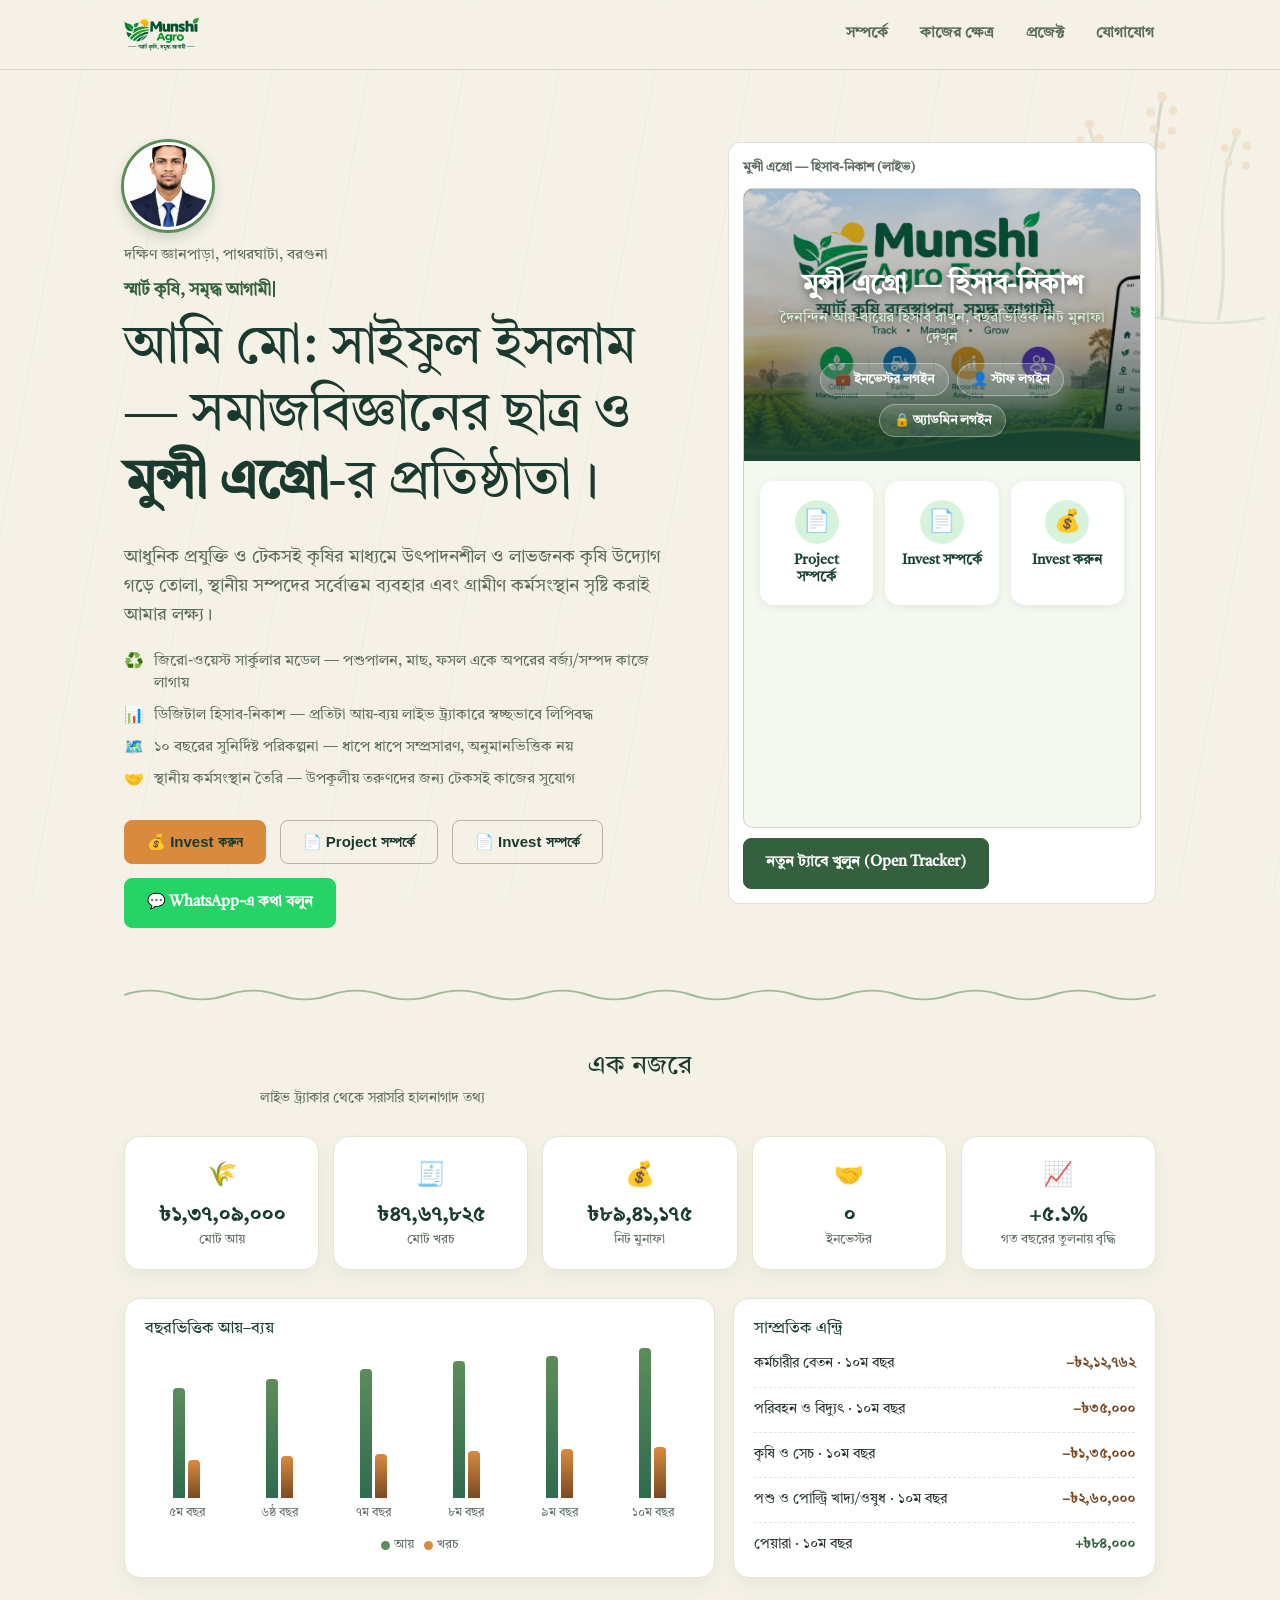
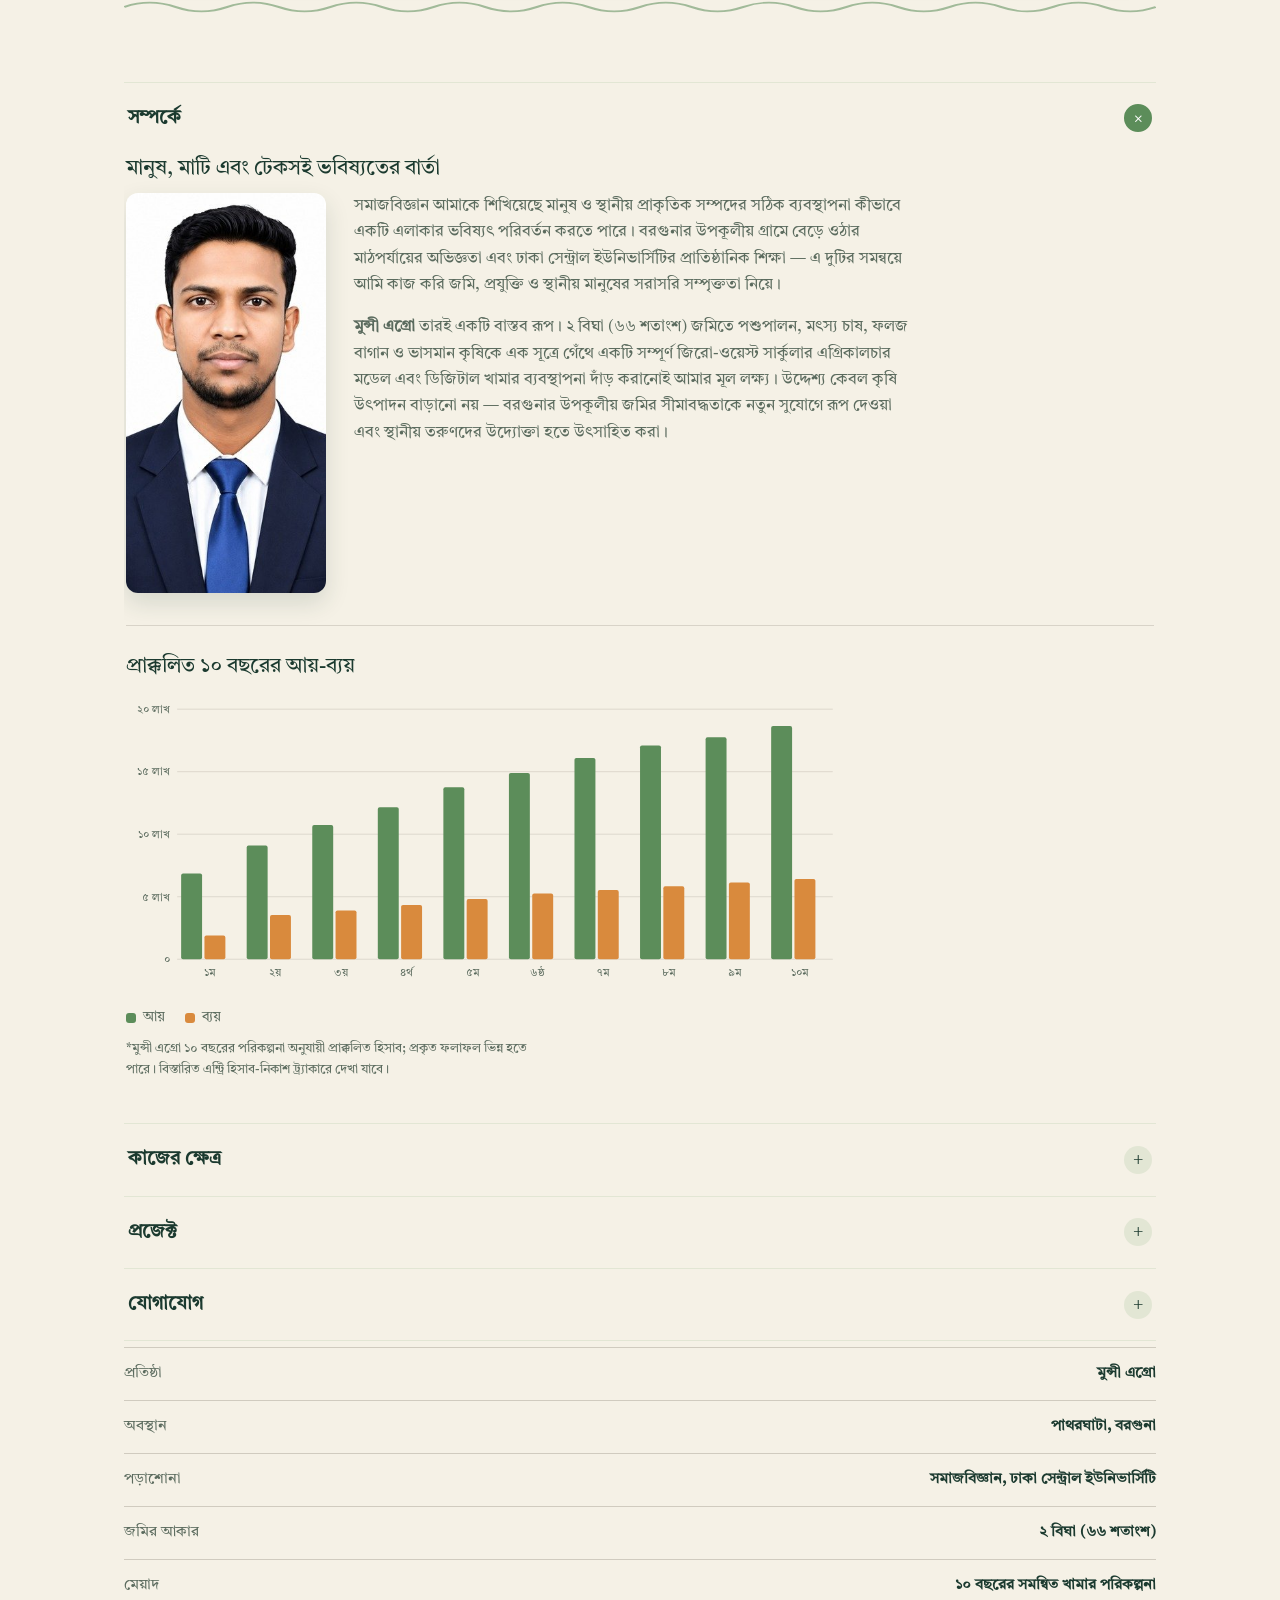
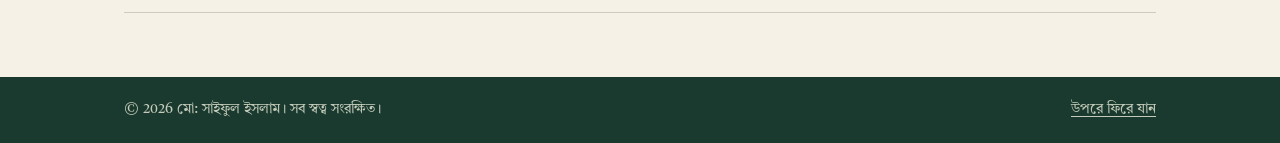
==== index.html @ ab96b3e4 "Add files via upload" ====
<!DOCTYPE html>
<html lang="bn">
<head>
<meta charset="UTF-8">
<meta name="viewport" content="width=device-width, initial-scale=1">
<title>মো: সাইফুল ইসলাম — Sociology Student &amp; Agri-Entrepreneur</title>
<meta name="description" content="মো: সাইফুল ইসলাম-এর ব্যক্তিগত পোর্টফোলিও — সমাজবিজ্ঞান, টেকসই কৃষি ও গ্রামীণ উন্নয়নে কাজ।">
<link rel="canonical" href="https://munshirahad353-oss.github.io/saifulislam-cup/">
<meta name="theme-color" content="#1B4332">
<link rel="icon" type="image/png" href="favicon.png">
<link rel="apple-touch-icon" href="apple-touch-icon.png">
<link rel="manifest" href="manifest.webmanifest">
<meta name="mobile-web-app-capable" content="yes">
<meta name="apple-mobile-web-app-capable" content="yes">
<meta name="apple-mobile-web-app-title" content="মুন্সী এগ্রো">
<meta name="apple-mobile-web-app-status-bar-style" content="default">

<!-- Open Graph / Twitter -->
<meta property="og:type" content="website">
<meta property="og:locale" content="bn_BD">
<meta property="og:title" content="মো: সাইফুল ইসলাম — Sociology Student &amp; Agri-Entrepreneur">
<meta property="og:description" content="সমাজবিজ্ঞান, টেকসই কৃষি ও গ্রামীণ উন্নয়নে কাজ করা একজন শিক্ষার্থী ও উদ্যোক্তার পোর্টফোলিও।">
<meta property="og:url" content="https://munshirahad353-oss.github.io/saifulislam-cup/">
<meta name="twitter:card" content="summary">
<meta name="twitter:title" content="মো: সাইফুল ইসলাম — Sociology Student &amp; Agri-Entrepreneur">
<meta name="twitter:description" content="সমাজবিজ্ঞান, টেকসই কৃষি ও গ্রামীণ উন্নয়নে কাজ করা একজন শিক্ষার্থী ও উদ্যোক্তার পোর্টফোলিও।">

<script type="application/ld+json">
{
  "@context": "https://schema.org",
  "@type": "Person",
  "name": "মো: সাইফুল ইসলাম",
  "jobTitle": "Sociology Student & Agri-Entrepreneur",
  "email": "mailto:rahad2saiful353@gmail.com",
  "telephone": ["+8801858582822", "+8801581477854"],
  "address": {
    "@type": "PostalAddress",
    "streetAddress": "দক্ষিণ জ্ঞানপাড়া",
    "addressLocality": "পাথরঘাটা",
    "addressRegion": "বরগুনা",
    "addressCountry": "BD"
  }
}
</script>

<link rel="preconnect" href="https://fonts.googleapis.com">
<link rel="preconnect" href="https://fonts.gstatic.com" crossorigin>
<link href="https://fonts.googleapis.com/css2?family=Tiro+Bangla&amp;display=swap" rel="stylesheet">
<link rel="stylesheet" href="style.css">
<!-- Google Analytics (GA4) -->
<script async src="https://www.googletagmanager.com/gtag/js?id=G-3DZPQBGPBJ"></script>
<script>
  window.dataLayer = window.dataLayer || [];
  function gtag(){dataLayer.push(arguments);}
  gtag('js', new Date());
  gtag('config', 'G-3DZPQBGPBJ');
</script>
</head>
<body>

<a class="skip-link" href="#main">মূল কনটেন্টে যান</a>
<div class="scroll-progress" id="scrollProgress" aria-hidden="true"><span></span></div>
<div class="field-lines" aria-hidden="true"></div>

<header class="site-header" id="top">
  <div class="wrap header-row">
    <a href="#top" class="brand">
      <img src="munshi-agro-logo.png" alt="মুন্সী এগ্রো" class="brand-logo" width="150" height="68">
    </a>
    <button class="nav-toggle" id="navToggle" aria-label="মেনু খুলুন" aria-expanded="false">
      <span></span><span></span><span></span>
    </button>
    <nav class="site-nav" id="siteNav" aria-label="প্রধান মেনু">
      <a href="#about" data-nav>সম্পর্কে</a>
      <a href="#focus" data-nav>কাজের ক্ষেত্র</a>
      <a href="#projects" data-nav>প্রজেক্ট</a>
      <a href="#contact" data-nav>যোগাযোগ</a>
    </nav>
  </div>
</header>

<main id="main">

  <section class="hero">
    <div class="hero-decor" aria-hidden="true">
      <svg viewBox="0 0 260 320" xmlns="http://www.w3.org/2000/svg" fill="none">
        <path class="stalk" d="M60 300 C 48 220 70 150 40 65" stroke-width="4" stroke-linecap="round"/>
        <path class="stalk-deep" d="M130 300 C 136 205 108 140 130 30" stroke-width="4" stroke-linecap="round"/>
        <path class="stalk" d="M200 300 C 216 225 190 150 222 75" stroke-width="4" stroke-linecap="round"/>
        <g class="grain">
          <circle cx="40" cy="60" r="6"/><circle cx="52" cy="77" r="5.5"/><circle cx="29" cy="80" r="5"/>
          <circle cx="27" cy="98" r="5"/><circle cx="50" cy="102" r="5"/>
        </g>
        <g class="grain">
          <circle cx="130" cy="26" r="6.5"/><circle cx="144" cy="43" r="5.5"/><circle cx="116" cy="45" r="5.5"/>
          <circle cx="120" cy="66" r="5"/><circle cx="142" cy="68" r="5"/><circle cx="130" cy="86" r="5"/>
        </g>
        <g class="grain">
          <circle cx="222" cy="70" r="6"/><circle cx="235" cy="87" r="5.5"/><circle cx="208" cy="89" r="5"/>
          <circle cx="212" cy="107" r="5"/><circle cx="234" cy="111" r="5"/>
        </g>
        <path class="water-line" d="M4 300 Q 65 288 130 300 T 256 300" stroke-width="3" stroke-linecap="round"/>
      </svg>
    </div>
    <div class="wrap hero-grid">
      <div class="hero-copy">
        <img src="profile.jpg" alt="মো: সাইফুল ইসলাম" class="hero-avatar" width="88" height="88">
        <p class="eyebrow-plain">দক্ষিণ জ্ঞানপাড়া, পাথরঘাটা, বরগুনা</p>
        <p class="hero-tagline"><span id="typingTagline" class="typing-text">স্মার্ট কৃষি, সমৃদ্ধ আগামী</span><span class="typing-cursor" aria-hidden="true"></span></p>
        <h1>
          আমি মো: সাইফুল ইসলাম — সমাজবিজ্ঞানের ছাত্র ও <strong>মুন্সী এগ্রো</strong>-র প্রতিষ্ঠাতা।
        </h1>
        <p class="hero-lede">
          আধুনিক প্রযুক্তি ও টেকসই কৃষির মাধ্যমে উৎপাদনশীল ও লাভজনক কৃষি উদ্যোগ গড়ে তোলা,
          স্থানীয় সম্পদের সর্বোত্তম ব্যবহার এবং গ্রামীণ কর্মসংস্থান সৃষ্টি করাই আমার লক্ষ্য।
        </p>
        <ul class="pitch-points" aria-label="কেন মুন্সী এগ্রো">
          <li><span class="pitch-icon" aria-hidden="true">♻️</span>জিরো-ওয়েস্ট সার্কুলার মডেল — পশুপালন, মাছ, ফসল একে অপরের বর্জ্য/সম্পদ কাজে লাগায়</li>
          <li><span class="pitch-icon" aria-hidden="true">📊</span>ডিজিটাল হিসাব-নিকাশ — প্রতিটা আয়-ব্যয় লাইভ ট্র্যাকারে স্বচ্ছভাবে লিপিবদ্ধ</li>
          <li><span class="pitch-icon" aria-hidden="true">🗺️</span>১০ বছরের সুনির্দিষ্ট পরিকল্পনা — ধাপে ধাপে সম্প্রসারণ, অনুমানভিত্তিক নয়</li>
          <li><span class="pitch-icon" aria-hidden="true">🤝</span>স্থানীয় কর্মসংস্থান তৈরি — উপকূলীয় তরুণদের জন্য টেকসই কাজের সুযোগ</li>
        </ul>
        <div class="hero-actions">
          <button type="button" class="btn btn-accent" data-tracker-btn="btnInvestNow">💰 Invest করুন</button>
          <button type="button" class="btn btn-ghost" data-tracker-btn="btnProjectInfo">📄 Project সম্পর্কে</button>
          <button type="button" class="btn btn-ghost" data-tracker-btn="btnInvestInfo">📄 Invest সম্পর্কে</button>
          <a href="https://wa.me/8801581477854" class="btn btn-whatsapp" target="_blank" rel="noopener">💬 WhatsApp-এ কথা বলুন</a>
        </div>
      </div>
      <div class="hero-tracker">
        <p class="tracker-col-label">মুন্সী এগ্রো — হিসাব-নিকাশ (লাইভ)</p>
        <iframe
          id="heroTrackerFrame"
          class="tracker-frame"
          src="munshi_agro_tracker.html"
          title="মুন্সী এগ্রো হিসাব-নিকাশ ট্র্যাকার">
        </iframe>
        <a class="btn btn-primary hero-tracker-link" href="munshi_agro_tracker.html" target="_blank" rel="noopener">নতুন ট্যাবে খুলুন (Open Tracker)</a>
      </div>
    </div>
  </section>

  <div class="wrap divider" aria-hidden="true">
    <svg viewBox="0 0 400 20" preserveAspectRatio="none" xmlns="http://www.w3.org/2000/svg">
      <path d="M0 10 Q 10 2 20 10 T 40 10 T 60 10 T 80 10 T 100 10 T 120 10 T 140 10 T 160 10 T 180 10 T 200 10 T 220 10 T 240 10 T 260 10 T 280 10 T 300 10 T 320 10 T 340 10 T 360 10 T 380 10 T 400 10" stroke="currentColor" stroke-width="1.5" fill="none"/>
    </svg>
  </div>

  <section id="glance" class="section glance-section">
    <div class="wrap">
      <h2 class="glance-title">এক নজরে</h2>
      <p class="glance-sub" id="glanceSub">লাইভ ট্র্যাকার থেকে সরাসরি হালনাগাদ তথ্য</p>

      <div class="glance-kpis" id="glanceKpis">
        <div class="glance-card">
          <span class="glance-icon">🌾</span>
          <span class="glance-value" id="kpiIncome" data-target="0">০</span>
          <span class="glance-label">মোট আয়</span>
        </div>
        <div class="glance-card">
          <span class="glance-icon">🧾</span>
          <span class="glance-value" id="kpiExpense" data-target="0">০</span>
          <span class="glance-label">মোট খরচ</span>
        </div>
        <div class="glance-card">
          <span class="glance-icon">💰</span>
          <span class="glance-value" id="kpiProfit" data-target="0">০</span>
          <span class="glance-label">নিট মুনাফা</span>
        </div>
        <div class="glance-card">
          <span class="glance-icon">🤝</span>
          <span class="glance-value" id="kpiInvestors" data-target="0">০</span>
          <span class="glance-label">ইনভেস্টর</span>
        </div>
        <div class="glance-card">
          <span class="glance-icon">📈</span>
          <span class="glance-value" id="kpiGrowth" data-target="0">—</span>
          <span class="glance-label">গত বছরের তুলনায় বৃদ্ধি</span>
        </div>
      </div>

      <div class="glance-row2">
        <div class="glance-chart-card">
          <h3>বছরভিত্তিক আয়–ব্যয়</h3>
          <div class="glance-chart" id="glanceChart"><div class="glance-loading">লোড হচ্ছে…</div></div>
          <div class="glance-legend"><span class="dot dot-income"></span> আয় &nbsp; <span class="dot dot-expense"></span> খরচ</div>
        </div>
        <div class="glance-activity-card">
          <h3>সাম্প্রতিক এন্ট্রি</h3>
          <ul class="glance-activity" id="glanceActivity"><li class="glance-loading">লোড হচ্ছে…</li></ul>
        </div>
      </div>
    </div>
  </section>

  <div class="wrap divider" aria-hidden="true">
    <svg viewBox="0 0 400 20" preserveAspectRatio="none" xmlns="http://www.w3.org/2000/svg">
      <path d="M0 10 Q 10 2 20 10 T 40 10 T 60 10 T 80 10 T 100 10 T 120 10 T 140 10 T 160 10 T 180 10 T 200 10 T 220 10 T 240 10 T 260 10 T 280 10 T 300 10 T 320 10 T 340 10 T 360 10 T 380 10 T 400 10" fill="none" stroke="currentColor" stroke-width="1.5"/>
    </svg>
  </div>

  <section id="dashboard" class="section dashboard-section">
    <div class="wrap">

      <div class="accordion" id="infoAccordion">
        <div class="accordion-item open" data-acc="about">
          <button type="button" class="accordion-header" aria-expanded="true" aria-controls="about">
            <span>সম্পর্কে</span><span class="accordion-icon" aria-hidden="true">+</span>
          </button>
          <div class="accordion-panel" id="about">
            <h3>মানুষ, মাটি এবং টেকসই ভবিষ্যতের বার্তা</h3>
            <div class="about-grid">
              <img src="profile.jpg" alt="মো: সাইফুল ইসলাম — মুন্সী এগ্রো-র প্রতিষ্ঠাতা" class="about-photo" width="320" height="400" loading="lazy">
              <div class="about-body">
                <p>
                  সমাজবিজ্ঞান আমাকে শিখিয়েছে মানুষ ও স্থানীয় প্রাকৃতিক সম্পদের সঠিক ব্যবস্থাপনা
                  কীভাবে একটি এলাকার ভবিষ্যৎ পরিবর্তন করতে পারে। বরগুনার উপকূলীয় গ্রামে বেড়ে
                  ওঠার মাঠপর্যায়ের অভিজ্ঞতা এবং ঢাকা সেন্ট্রাল ইউনিভার্সিটির প্রাতিষ্ঠানিক শিক্ষা —
                  এ দুটির সমন্বয়ে আমি কাজ করি জমি, প্রযুক্তি ও স্থানীয় মানুষের সরাসরি সম্পৃক্ততা নিয়ে।
                </p>
                <p>
                  <strong>মুন্সী এগ্রো</strong> তারই একটি বাস্তব রূপ। ২ বিঘা (৬৬ শতাংশ) জমিতে
                  পশুপালন, মৎস্য চাষ, ফলজ বাগান ও ভাসমান কৃষিকে এক সূত্রে গেঁথে একটি সম্পূর্ণ
                  জিরো-ওয়েস্ট সার্কুলার এগ্রিকালচার মডেল এবং ডিজিটাল খামার ব্যবস্থাপনা দাঁড়
                  করানোই আমার মূল লক্ষ্য। উদ্দেশ্য কেবল কৃষি উৎপাদন বাড়ানো নয় — বরগুনার
                  উপকূলীয় জমির সীমাবদ্ধতাকে নতুন সুযোগে রূপ দেওয়া এবং স্থানীয় তরুণদের
                  উদ্যোক্তা হতে উৎসাহিত করা।
                </p>
              </div>
            </div>

            <div class="chart-block">
              <h3>প্রাক্কলিত ১০ বছরের আয়-ব্যয়</h3>
              <div class="chart-wrap">
<svg class="income-chart" viewBox="0 0 760 320" xmlns="http://www.w3.org/2000/svg" role="img" aria-labelledby="incomeChartTitle">
  <title id="incomeChartTitle">১০ বছরের প্রাক্কলিত বার্ষিক আয় ও ব্যয় (টাকা)</title>
  <line class="chart-grid" x1="54" y1="280.0" x2="746" y2="280.0"/><line class="chart-grid" x1="54" y1="214.0" x2="746" y2="214.0"/><line class="chart-grid" x1="54" y1="148.0" x2="746" y2="148.0"/><line class="chart-grid" x1="54" y1="82.0" x2="746" y2="82.0"/><line class="chart-grid" x1="54" y1="16.0" x2="746" y2="16.0"/>
  <text class="chart-ylabel" x="46" y="284.0" text-anchor="end">০</text><text class="chart-ylabel" x="46" y="218.0" text-anchor="end">৫ লাখ</text><text class="chart-ylabel" x="46" y="152.0" text-anchor="end">১০ লাখ</text><text class="chart-ylabel" x="46" y="86.0" text-anchor="end">১৫ লাখ</text><text class="chart-ylabel" x="46" y="20.0" text-anchor="end">২০ লাখ</text>
  <rect class="bar-income" x="58.2" y="189.6" width="22.1" height="90.4" rx="2"><title>১ম বছর — আয় ৬৮৫০০০ টাকা</title></rect><rect class="bar-expense" x="82.8" y="254.9" width="22.1" height="25.1" rx="2"><title>১ম বছর — ব্যয় ১৯০০০০ টাকা</title></rect><rect class="bar-income" x="127.4" y="159.9" width="22.1" height="120.1" rx="2"><title>২য় বছর — আয় ৯১০০০০ টাকা</title></rect><rect class="bar-expense" x="152.0" y="233.3" width="22.1" height="46.7" rx="2"><title>২য় বছর — ব্যয় ৩৫৪০০০ টাকা</title></rect><rect class="bar-income" x="196.6" y="138.4" width="22.1" height="141.6" rx="2"><title>৩য় বছর — আয় ১০৭৩০০০ টাকা</title></rect><rect class="bar-expense" x="221.2" y="228.4" width="22.1" height="51.6" rx="2"><title>৩য় বছর — ব্যয় ৩৯১২০০ টাকা</title></rect><rect class="bar-income" x="265.8" y="119.5" width="22.1" height="160.5" rx="2"><title>৪র্থ বছর — আয় ১২১৬০০০ টাকা</title></rect><rect class="bar-expense" x="290.4" y="222.7" width="22.1" height="57.3" rx="2"><title>৪র্থ বছর — ব্যয় ৪৩৩৭৬০ টাকা</title></rect><rect class="bar-income" x="335.0" y="98.5" width="22.1" height="181.5" rx="2"><title>৫ম বছর — আয় ১৩৭৫০০০ টাকা</title></rect><rect class="bar-expense" x="359.6" y="216.4" width="22.1" height="63.6" rx="2"><title>৫ম বছর — ব্যয় ৪৮১৬৯৬ টাকা</title></rect><rect class="bar-income" x="404.2" y="83.3" width="22.1" height="196.7" rx="2"><title>৬ষ্ঠ বছর — আয় ১৪৯০০০০ টাকা</title></rect><rect class="bar-expense" x="428.8" y="210.7" width="22.1" height="69.3" rx="2"><title>৬ষ্ঠ বছর — ব্যয় ৫২৫০৩১ টাকা</title></rect><rect class="bar-income" x="473.4" y="67.5" width="22.1" height="212.5" rx="2"><title>৭ম বছর — আয় ১৬১০০০০ টাকা</title></rect><rect class="bar-expense" x="498.0" y="206.9" width="22.1" height="73.1" rx="2"><title>৭ম বছর — ব্যয় ৫৫৩৭৮৩ টাকা</title></rect><rect class="bar-income" x="542.6" y="54.3" width="22.1" height="225.7" rx="2"><title>৮ম বছর — আয় ১৭১০০০০ টাকা</title></rect><rect class="bar-expense" x="567.2" y="203.0" width="22.1" height="77.0" rx="2"><title>৮ম বছর — ব্যয় ৫৮২৯৭২ টাকা</title></rect><rect class="bar-income" x="611.8" y="45.7" width="22.1" height="234.3" rx="2"><title>৯ম বছর — আয় ১৭৭৫০০০ টাকা</title></rect><rect class="bar-expense" x="636.4" y="199.1" width="22.1" height="80.9" rx="2"><title>৯ম বছর — ব্যয় ৬১২৬২১ টাকা</title></rect><rect class="bar-income" x="681.0" y="33.8" width="22.1" height="246.2" rx="2"><title>১০ম বছর — আয় ১৮৬৫০০০ টাকা</title></rect><rect class="bar-expense" x="705.6" y="195.2" width="22.1" height="84.8" rx="2"><title>১০ম বছর — ব্যয় ৬৪২৭৬২ টাকা</title></rect>
  <text class="chart-xlabel" x="88.6" y="298.0" text-anchor="middle">১ম</text><text class="chart-xlabel" x="157.8" y="298.0" text-anchor="middle">২য়</text><text class="chart-xlabel" x="227.0" y="298.0" text-anchor="middle">৩য়</text><text class="chart-xlabel" x="296.2" y="298.0" text-anchor="middle">৪র্থ</text><text class="chart-xlabel" x="365.4" y="298.0" text-anchor="middle">৫ম</text><text class="chart-xlabel" x="434.6" y="298.0" text-anchor="middle">৬ষ্ঠ</text><text class="chart-xlabel" x="503.8" y="298.0" text-anchor="middle">৭ম</text><text class="chart-xlabel" x="573.0" y="298.0" text-anchor="middle">৮ম</text><text class="chart-xlabel" x="642.2" y="298.0" text-anchor="middle">৯ম</text><text class="chart-xlabel" x="711.4" y="298.0" text-anchor="middle">১০ম</text>
</svg>
              </div>
              <div class="chart-legend">
                <span><i class="legend-dot dot-income" aria-hidden="true"></i>আয়</span>
                <span><i class="legend-dot dot-expense" aria-hidden="true"></i>ব্যয়</span>
              </div>
              <p class="chart-note">*মুন্সী এগ্রো ১০ বছরের পরিকল্পনা অনুযায়ী প্রাক্কলিত হিসাব; প্রকৃত ফলাফল ভিন্ন হতে পারে। বিস্তারিত এন্ট্রি হিসাব-নিকাশ ট্র্যাকারে দেখা যাবে।</p>
            </div>
          </div>
        </div>

        <div class="accordion-item" data-acc="focus">
          <button type="button" class="accordion-header" aria-expanded="false" aria-controls="focus">
            <span>কাজের ক্ষেত্র</span><span class="accordion-icon" aria-hidden="true">+</span>
          </button>
          <div class="accordion-panel" id="focus">
            <div class="focus-grid">
            <article class="focus-item">
              <div class="focus-icon">
                <svg viewBox="0 0 24 24" fill="none" stroke="currentColor" stroke-width="1.8" stroke-linecap="round" stroke-linejoin="round"><path d="M12 21s-7-4.5-7-10a7 7 0 0 1 14 0c0 5.5-7 10-7 10z"/><path d="M12 11v6"/><path d="M9 14h6"/></svg>
              </div>
              <h3>টেকসই ও সমন্বিত কৃষি</h3>
              <p>পশুপালনের বর্জ্য দিয়ে মৎস্য ও কৃষি পরিচালনা এবং ভাসমান বেড ব্যবহারের মাধ্যমে স্বল্প জমিতে সর্বোচ্চ উৎপাদন অর্জন।</p>
            </article>
            <article class="focus-item">
              <div class="focus-icon">
                <svg viewBox="0 0 24 24" fill="none" stroke="currentColor" stroke-width="1.8" stroke-linecap="round" stroke-linejoin="round"><line x1="5" y1="20" x2="5" y2="10"/><line x1="12" y1="20" x2="12" y2="4"/><line x1="19" y1="20" x2="19" y2="14"/></svg>
              </div>
              <h3>কৃষি প্রযুক্তি ও ওয়েব অ্যাপ</h3>
              <p>খামারের আয়-ব্যয়, ফলন ও রিসোর্স ম্যানেজমেন্ট ট্র্যাকিংয়ের জন্য নিজস্ব কোডিংয়ে তৈরি ব্রাউজার-ভিত্তিক ডিজিটাল সফটওয়্যার প্রস্তুতকরণ।</p>
            </article>
            <article class="focus-item">
              <div class="focus-icon">
                <svg viewBox="0 0 24 24" fill="none" stroke="currentColor" stroke-width="1.8" stroke-linecap="round" stroke-linejoin="round"><circle cx="8" cy="8" r="3.2"/><circle cx="17" cy="9" r="2.6"/><path d="M2.5 20c0-3.6 2.8-6 5.5-6s5.5 2.4 5.5 6"/><path d="M13.5 15.2c2 .2 3.9 2 3.9 4.8"/></svg>
              </div>
              <h3>গ্রামীণ কর্মসংস্থান</h3>
              <p>উপকূলীয় এলাকার তরুণদের আধুনিক কৃষি ও প্রযুক্তিতে যুক্ত করে স্থানীয় পর্যায়ে আত্মকর্মসংস্থানের সুযোগ সৃষ্টি।</p>
            </article>
            <article class="focus-item">
              <div class="focus-icon">
                <svg viewBox="0 0 24 24" fill="none" stroke="currentColor" stroke-width="1.8" stroke-linecap="round" stroke-linejoin="round"><circle cx="10.5" cy="10.5" r="6.5"/><line x1="15.3" y1="15.3" x2="21" y2="21"/></svg>
              </div>
              <h3>সামাজিক গবেষণা</h3>
              <p>সমাজবিজ্ঞানের দৃষ্টিকোণ থেকে উপকূলীয় গ্রামীণ অর্থনীতি, সম্প্রদায়ের আচরণ এবং জীবনযাত্রার রূপান্তর অনুধাবন।</p>
            </article>
            </div>
          </div>
        </div>

        <div class="accordion-item" data-acc="projects">
          <button type="button" class="accordion-header" aria-expanded="false" aria-controls="projects">
            <span>প্রজেক্ট</span><span class="accordion-icon" aria-hidden="true">+</span>
          </button>
          <div class="accordion-panel" id="projects">
            <div class="project-card" style="margin-bottom:20px;">
            <div class="project-info">
              <div class="project-icon">
                <svg viewBox="0 0 24 24" fill="none" stroke="currentColor" stroke-width="1.8" stroke-linecap="round" stroke-linejoin="round"><path d="M12 21s-7-4.5-7-10a7 7 0 0 1 14 0c0 5.5-7 10-7 10z"/><path d="M12 11v6"/><path d="M9 14h6"/></svg>
              </div>
              <p class="project-tag">প্রধান প্রজেক্ট</p>
              <h3>মুন্সী এগ্রো</h3>
              <p class="project-desc">
                ধরন: ১০ বছরের সমন্বিত ও পরিবেশবান্ধব খামার পরিকল্পনা। অবস্থান: দক্ষিণ জ্ঞানপাড়া,
                পাথরঘাটা, বরগুনা। আকার: ২ বিঘা (৬৬ শতাংশ / ২৪০&prime; × ১২০&prime;)। খাতসমূহ:
                ডেইরি, ছাগল ও পোল্ট্রি খামার, ক্যানেলে মাছ চাষ, ফলজ বাগান (লেবু, পেয়ারা, কুল)
                এবং ভাসমান শাকসবজি।
              </p>
              <div class="project-gallery">
                <figure>
                  <img src="farm-homestead-plan.jpg" alt="মুন্সী এগ্রো খামারবাড়ির সম্পূর্ণ লেআউট পরিকল্পনা" loading="lazy" width="1152" height="922">
                  <figcaption>খামারবাড়ির সম্পূর্ণ লেআউট পরিকল্পনা</figcaption>
                </figure>
                <figure>
                  <img src="farm-dairy-layout.jpg" alt="মুন্সী এগ্রো ডেইরি শেড ও ঘাস চাষের লেআউট পরিকল্পনা" loading="lazy" width="1400" height="763">
                  <figcaption>ডেইরি শেড ও ঘাস চাষের অংশ</figcaption>
                </figure>
              </div>
            </div>
          </div>

          <div class="project-card">
            <div class="project-info">
              <div class="project-icon">
                <svg viewBox="0 0 24 24" fill="none" stroke="currentColor" stroke-width="1.8" stroke-linecap="round" stroke-linejoin="round"><rect x="4" y="2" width="16" height="20" rx="2"/><line x1="8" y1="7" x2="16" y2="7"/><line x1="8" y1="12" x2="16" y2="12"/><line x1="8" y1="17" x2="12" y2="17"/></svg>
              </div>
              <p class="project-tag">ওয়েব অ্যাপ</p>
              <h3>মুন্সী এগ্রো — হিসাব-নিকাশ</h3>
              <p class="project-desc">
                আমার একক প্রচেষ্টায় কোডিং করে তৈরি একটি ব্রাউজার-ভিত্তিক কৃষি পরিকল্পনা ও
                হিসাব-নিকাশ ট্র্যাকার অ্যাপ। উপরে সরাসরি ব্যবহার করুন, বা নতুন ট্যাবে খুলুন।
              </p>
              <div class="project-meta">
                <span lang="en">HTML</span><span lang="en">CSS</span><span>জাভাস্ক্রিপ্ট</span><span lang="en">LocalStorage</span>
              </div>
              <a class="btn btn-primary" href="munshi_agro_tracker.html" target="_blank" rel="noopener">নতুন ট্যাবে খুলুন (Open Tracker)</a>
            </div>
          </div>
          </div>
        </div>

        <div class="accordion-item" data-acc="contact">
          <button type="button" class="accordion-header" aria-expanded="false" aria-controls="contact">
            <span>যোগাযোগ</span><span class="accordion-icon" aria-hidden="true">+</span>
          </button>
          <div class="accordion-panel" id="contact">
            <p class="contact-lede">প্রজেক্ট, প্রযুক্তিগত সহযোগিতা বা যেকোনো যৌথ উদ্যোগের জন্য সরাসরি যোগাযোগ করতে পারেন।</p>
            <ul class="contact-list">
              <li>
                <span class="contact-label">ফোন</span>
                <a href="tel:+8801858582822">01858582822</a> / <a href="tel:+8801581477854">01581477854</a>
              </li>
              <li>
                <span class="contact-label">WhatsApp</span>
                <a href="https://wa.me/8801581477854" target="_blank" rel="noopener">01581477854 (মেসেজ পাঠান)</a>
              </li>
              <li>
                <span class="contact-label">ইমেইল</span>
                <a href="mailto:rahad2saiful353@gmail.com">rahad2saiful353@gmail.com</a>
              </li>
              <li>
                <span class="contact-label">ঠিকানা</span>
                <span>দক্ষিণ জ্ঞানপাড়া, পাথরঘাটা, বরগুনা, বাংলাদেশ</span>
              </li>
            </ul>
          </div>
        </div>
      </div>

      <ul class="field-notes field-notes-block" aria-label="সংক্ষিপ্ত পরিচিতি">
        <li><span class="fn-label">প্রতিষ্ঠা</span><span class="fn-value">মুন্সী এগ্রো</span></li>
        <li><span class="fn-label">অবস্থান</span><span class="fn-value">পাথরঘাটা, বরগুনা</span></li>
        <li><span class="fn-label">পড়াশোনা</span><span class="fn-value">সমাজবিজ্ঞান, ঢাকা সেন্ট্রাল ইউনিভার্সিটি</span></li>
        <li><span class="fn-label">জমির আকার</span><span class="fn-value">২ বিঘা (৬৬ শতাংশ)</span></li>
        <li><span class="fn-label">মেয়াদ</span><span class="fn-value">১০ বছরের সমন্বিত খামার পরিকল্পনা</span></li>
      </ul>

    </div>
  </section>

</main>

<footer class="site-footer">
  <div class="wrap">
    <p>&copy; <span id="year"></span> মো: সাইফুল ইসলাম। সব স্বত্ব সংরক্ষিত।</p>
    <p><a href="#top">উপরে ফিরে যান</a></p>
  </div>
</footer>

<div class="lightbox-overlay" id="lightboxOverlay" aria-hidden="true">
  <button type="button" class="lightbox-close" id="lightboxClose" aria-label="বন্ধ করুন">✕</button>
  <img id="lightboxImg" src="" alt="">
  <p id="lightboxCaption" class="lightbox-caption"></p>
</div>

<div class="install-pill" id="installPill" hidden>
  <div class="install-hint" id="installHint" hidden>Safari-তে নিচের শেয়ার (⬆️) বাটন চেপে "Add to Home Screen" বাছুন।</div>
  <button type="button" class="install-btn" id="installBtn">📲 অ্যাপ ইনস্টল করুন</button>
  <button type="button" class="install-close" id="installClose" aria-label="বন্ধ করুন">✕</button>
</div>

<button type="button" id="backToTop" class="back-to-top" aria-label="উপরে যান">↑</button>

<script src="script.js" defer></script>
</body>
</html>
---- style.css ----
/* ===========================================================
   মো: সাইফুল ইসলাম — Portfolio
   Palette: coastal-agrarian (soil / paddy / river / husk)
   =========================================================== */

:root {
  /* ---- refined natural palette: deep forest, ripened paddy, wheat/harvest gold ---- */
  --soil: #1B3A2F;
  --soil-soft: #2F6B4F;
  --paddy: #5C8D5A;
  --paddy-deep: #35603F;
  --water: #5E8B85;
  --harvest: #D98A3D;
  --harvest-deep: #7A4A24;
  --harvest-soft: #F6E7C9;
  --husk: #F5F1E6;
  --husk-deep: #E2E6D4;
  --ink: #23302A;
  --ink-soft: #5B6B5E;
  --white: #FFFFFF;

  --serif: 'Tiro Bangla', 'Noto Serif Bengali', Georgia, serif;
  --sans: 'Tiro Bangla', 'Noto Serif Bengali', Georgia, serif;

  --max: 1080px;
  box-sizing: border-box;
}

* { box-sizing: inherit; }
html { scroll-behavior: smooth; }

body {
  margin: 0;
  font-family: var(--sans);
  background: var(--husk);
  color: var(--ink);
  line-height: 1.65;
  -webkit-font-smoothing: antialiased;
}

img { max-width: 100%; display: block; }

.wrap {
  max-width: var(--max);
  margin: 0 auto;
  padding: 0 24px;
}

h1, h2, h3 {
  font-family: var(--serif);
  color: var(--soil);
  margin: 0 0 0.5em;
  line-height: 1.25;
  font-weight: 400;
}

h1 { font-size: clamp(32px, 5vw, 54px); letter-spacing: -0.01em; }
h2 { font-size: clamp(26px, 3.4vw, 36px); margin-bottom: 28px; }
h3 { font-size: 21px; }

p { margin: 0 0 1em; max-width: 62ch; }

a { color: var(--water); text-decoration: none; }
a:hover { text-decoration: underline; }
a:focus-visible, button:focus-visible {
  outline: 2px solid var(--water);
  outline-offset: 3px;
}

.skip-link {
  position: absolute;
  left: 12px;
  top: -60px;
  z-index: 100;
  background: var(--soil);
  color: var(--husk);
  padding: 10px 18px;
  border-radius: 6px;
  font-weight: 600;
  transition: top 0.15s ease;
}
.skip-link:focus {
  top: 12px;
  text-decoration: none;
}

/* ---------- decorative field lines (single quiet texture) ---------- */
.field-lines {
  position: fixed;
  inset: 0;
  pointer-events: none;
  z-index: 0;
  opacity: 0.5;
  background-image: repeating-linear-gradient(
    100deg,
    transparent 0,
    transparent 92px,
    rgba(64, 145, 108, 0.10) 93px,
    transparent 94px
  );
}

@media (prefers-reduced-motion: reduce) {
  html { scroll-behavior: auto; }
}

/* ---------- header ---------- */
.site-header {
  position: sticky;
  top: 0;
  z-index: 50;
  background: rgba(245, 241, 230, 0.92);
  backdrop-filter: saturate(140%) blur(6px);
  border-bottom: 1px solid rgba(46, 33, 21, 0.12);
}

.header-row {
  display: flex;
  align-items: center;
  justify-content: space-between;
  padding-top: 16px;
  padding-bottom: 16px;
}

.brand {
  font-family: var(--serif);
  font-size: 20px;
  color: var(--soil);
  letter-spacing: 0.01em;
  display: flex;
  align-items: center;
}
.brand-logo {
  height: 34px;
  width: auto;
  max-width: none;
  display: block;
}
.brand:hover { text-decoration: none; color: var(--harvest-deep); }

.site-nav {
  display: flex;
  gap: 28px;
}
.site-nav a {
  color: var(--ink-soft);
  font-weight: 600;
  font-size: 15px;
  padding: 6px 2px;
  position: relative;
}
.site-nav a:hover { color: var(--soil); text-decoration: none; }
.site-nav a.active { color: var(--paddy-deep); }
.site-nav a.active::after {
  content: "";
  position: absolute;
  left: 0; right: 0; bottom: -4px;
  height: 2px;
  background: var(--harvest);
}

.nav-toggle {
  display: none;
  flex-direction: column;
  justify-content: center;
  gap: 5px;
  width: 40px;
  height: 40px;
  background: none;
  border: none;
  cursor: pointer;
  padding: 0;
}
.nav-toggle span {
  display: block;
  height: 2px;
  background: var(--soil);
  border-radius: 2px;
  transition: transform 0.2s ease, opacity 0.2s ease;
}
.nav-toggle:focus-visible {
  outline: 2px solid var(--water);
  outline-offset: 3px;
  border-radius: 4px;
}

@media (max-width: 720px) {
  .nav-toggle { display: flex; }
  .site-nav {
    position: absolute;
    top: 100%;
    left: 0; right: 0;
    background: var(--husk);
    flex-direction: column;
    gap: 0;
    max-height: 0;
    overflow: hidden;
    border-bottom: 1px solid rgba(46,33,21,0.12);
    transition: max-height 0.25s ease;
  }
  .site-nav.open { max-height: 260px; }
  .site-nav a {
    padding: 14px 24px;
    border-top: 1px solid rgba(46,33,21,0.08);
  }
  .nav-toggle.open span:nth-child(1) { transform: translateY(7px) rotate(45deg); }
  .nav-toggle.open span:nth-child(2) { opacity: 0; }
  .nav-toggle.open span:nth-child(3) { transform: translateY(-7px) rotate(-45deg); }
}

/* ---------- hero ---------- */
.hero {
  position: relative;
  z-index: 1;
  padding: 72px 0 56px;
}

.hero-grid {
  display: grid;
  grid-template-columns: 1.3fr 1fr;
  gap: 48px;
  align-items: start;
}

@media (max-width: 860px) {
  .hero-grid { grid-template-columns: 1fr; }
}

.hero-copy {
  animation: rise 0.7s cubic-bezier(0.22, 1, 0.36, 1) both;
}

.hero-avatar {
  width: 88px;
  height: 88px;
  border-radius: 50%;
  object-fit: cover;
  border: 3px solid var(--white);
  box-shadow: 0 0 0 3px var(--paddy), 0 6px 16px rgba(27, 67, 50, 0.22);
  margin-bottom: 14px;
  animation: rise 0.7s cubic-bezier(0.22, 1, 0.36, 1) both, avatarPulse 2.6s ease-in-out 0.7s infinite;
}

@keyframes avatarPulse {
  0%, 100% { box-shadow: 0 0 0 3px var(--paddy), 0 6px 16px rgba(27, 67, 50, 0.22); }
  50% { box-shadow: 0 0 0 6px rgba(64, 145, 108, 0.35), 0 6px 16px rgba(27, 67, 50, 0.22); }
}
@media (prefers-reduced-motion: reduce) {
  .hero-avatar { animation: none; }
}

@keyframes rise {
  from { opacity: 0; transform: translateY(14px); }
  to { opacity: 1; transform: translateY(0); }
}

.eyebrow-plain {
  color: var(--ink-soft);
  font-size: 14.5px;
  margin-bottom: 10px;
}

.hero-lede {
  font-size: 17.5px;
  color: var(--ink-soft);
}
.hero-lede strong { color: var(--soil); }

.hero-actions {
  display: flex;
  gap: 14px;
  margin-top: 28px;
  flex-wrap: wrap;
}

.btn {
  display: inline-block;
  padding: 12px 22px;
  border-radius: 8px;
  font-weight: 600;
  font-size: 15px;
  transition: background 0.15s ease, color 0.15s ease, border-color 0.15s ease;
}
.btn:hover { text-decoration: none; }

.btn-primary {
  background: var(--paddy-deep);
  color: var(--white);
  border: 1px solid var(--paddy-deep);
}
.btn-primary:hover { background: var(--soil); border-color: var(--soil); }

.btn-ghost {
  background: transparent;
  color: var(--soil);
  border: 1px solid rgba(46,33,21,0.3);
}
.btn-ghost:hover { border-color: var(--soil); background: rgba(46,33,21,0.05); }

/* accent button — reserved for the one action we most want tapped (Invest) */
.btn-accent {
  background: var(--harvest);
  color: var(--soil);
  border: 1px solid var(--harvest);
  font-weight: 700;
}
.btn-accent:hover { background: var(--harvest-deep); color: var(--white); border-color: var(--harvest-deep); }

/* WhatsApp button */
.btn-whatsapp {
  background: #25D366;
  color: var(--white);
  border: 1px solid #25D366;
}
.btn-whatsapp:hover { background: #1DA851; border-color: #1DA851; }

/* ---------- hero quick-pitch points ---------- */
.pitch-points {
  list-style: none;
  margin: 20px 0 0;
  padding: 0;
  display: grid;
  gap: 10px;
}
.pitch-points li {
  display: flex;
  align-items: flex-start;
  gap: 10px;
  font-size: 14.5px;
  color: var(--ink-soft);
  line-height: 1.5;
}
.pitch-icon {
  flex: 0 0 auto;
  font-size: 16px;
  line-height: 1.4;
}

/* ---------- hero tracker (embedded live iframe) ---------- */
.hero-tracker {
  display: flex;
  flex-direction: column;
  gap: 10px;
  background: var(--white);
  border: 1px solid rgba(46,33,21,0.14);
  border-radius: 12px;
  padding: 14px;
  animation: rise 0.7s cubic-bezier(0.22, 1, 0.36, 1) both;
}

.tracker-col-label {
  margin: 0;
  font-size: 13px;
  font-weight: 700;
  color: var(--ink-soft);
}

.tracker-frame {
  width: 100%;
  height: 640px;
  border: 1px solid rgba(46,33,21,0.16);
  border-radius: 10px;
  background: var(--husk);
  display: block;
}

.hero-tracker-link {
  align-self: flex-start;
}

@media (max-width: 860px) {
  .tracker-frame { height: 520px; }
}

/* field notes list — ledger-style, not stat cards */
.field-notes {
  list-style: none;
  margin: 6px 0 0;
  padding: 0;
  border-top: 1px solid rgba(46,33,21,0.18);
}
.field-notes li {
  display: flex;
  justify-content: space-between;
  gap: 16px;
  padding: 14px 0;
  border-bottom: 1px solid rgba(46,33,21,0.18);
  font-size: 14.5px;
}
.fn-label { color: var(--ink-soft); flex: 0 0 auto; }
.fn-value { color: var(--soil); font-weight: 600; text-align: right; }

/* ---------- generic sections ---------- */
.section {
  position: relative;
  z-index: 1;
  padding: clamp(40px, 8vw, 64px) 0;
  scroll-margin-top: 88px; /* keeps anchor targets clear of the sticky header */
}
.section-alt {
  background: var(--husk-deep);
}

.about-grid {
  display: grid;
  grid-template-columns: 200px 1fr;
  gap: 28px;
  align-items: start;
  margin-bottom: 8px;
}
.about-grid p { color: var(--ink-soft); }
.about-photo {
  width: 100%;
  aspect-ratio: 4 / 5;
  object-fit: cover;
  border-radius: 12px;
  box-shadow: 0 10px 24px rgba(27, 67, 50, 0.14);
}
@media (max-width: 640px) {
  .about-grid { grid-template-columns: 1fr; }
  .about-photo { max-width: 220px; margin: 0 auto; }
}

/* ---------- income/expense chart ---------- */
.chart-block {
  margin-top: 32px;
  padding-top: 28px;
  border-top: 1px solid rgba(46,33,21,0.14);
}
.chart-block h3 { margin-bottom: 14px; }
.chart-wrap {
  max-width: 720px;
  overflow-x: auto;
}
.income-chart {
  width: 100%;
  min-width: 480px;
  height: auto;
  display: block;
}
.income-chart .chart-grid { stroke: rgba(46,33,21,0.12); stroke-width: 1; }
.income-chart .chart-ylabel,
.income-chart .chart-xlabel {
  font-family: var(--sans);
  font-size: 11.5px;
  fill: var(--ink-soft);
}
.income-chart .bar-income { fill: var(--paddy); }
.income-chart .bar-expense { fill: var(--harvest); }

.chart-legend {
  display: flex;
  gap: 20px;
  margin-top: 10px;
  font-size: 13.5px;
  color: var(--ink-soft);
}
.chart-legend span { display: inline-flex; align-items: center; gap: 7px; }
.legend-dot {
  width: 10px; height: 10px; border-radius: 3px; display: inline-block;
}
.dot-income { background: var(--paddy); }
.dot-expense { background: var(--harvest); }

.chart-note {
  font-size: 12.5px;
  color: var(--ink-soft);
  margin-top: 10px;
  max-width: 60ch;
}

/* ---------- project image gallery ---------- */
.project-gallery {
  display: grid;
  grid-template-columns: 1fr 1fr;
  gap: 14px;
  margin: 18px 0 4px;
}
.project-gallery figure {
  margin: 0;
  border-radius: 10px;
  overflow: hidden;
  background: var(--husk-deep);
}
.project-gallery figure { position: relative; cursor: zoom-in; }
.project-gallery img {
  width: 100%;
  height: 150px;
  object-fit: cover;
  display: block;
  transition: transform 0.35s ease;
}
.project-gallery figure:hover img,
.project-gallery figure:focus-within img { transform: scale(1.05); }
.project-gallery figcaption {
  font-size: 12px;
  color: var(--ink-soft);
  padding: 8px 10px;
}
@media (max-width: 560px) {
  .project-gallery { grid-template-columns: 1fr; }
  .project-gallery img { height: 180px; }
}

/* ---------- zoom (+) affordance on gallery images ---------- */
.project-gallery figure::before {
  content: "";
  position: absolute;
  inset: 0;
  bottom: 0;
  height: calc(100% - 0px);
  background: rgba(15, 26, 20, 0);
  transition: background 0.25s ease;
  pointer-events: none;
}
.project-gallery figure:hover::before,
.project-gallery figure:focus-within::before { background: rgba(15, 26, 20, 0.28); }
.project-gallery figure::after {
  content: "+";
  position: absolute;
  top: 42%;
  left: 50%;
  transform: translate(-50%, -50%) scale(0.6);
  width: 42px;
  height: 42px;
  line-height: 38px;
  text-align: center;
  font-size: 26px;
  font-weight: 300;
  color: #fff;
  background: rgba(27, 67, 50, 0.8);
  border-radius: 50%;
  opacity: 0;
  transition: opacity 0.25s ease, transform 0.25s ease;
  pointer-events: none;
}
.project-gallery figure:hover::after,
.project-gallery figure:focus-within::after {
  opacity: 1;
  transform: translate(-50%, -50%) scale(1);
}

.focus-grid {
  display: grid;
  grid-template-columns: repeat(2, 1fr);
  gap: 28px 40px;
}
@media (max-width: 640px) {
  .focus-grid { grid-template-columns: 1fr; }
}
.focus-item {
  border-top: 2px solid var(--harvest);
  padding-top: 14px;
  transition: transform 0.2s ease;
}
.focus-item:hover { transform: translateY(-3px); }
.focus-item p { color: var(--ink-soft); font-size: 15px; }

/* ---------- project card ---------- */
.project-card {
  background: var(--white);
  border: 1px solid rgba(46,33,21,0.12);
  border-radius: 12px;
  padding: 32px;
  max-width: 620px;
  transition: box-shadow 0.2s ease, transform 0.2s ease;
}
.project-card:hover {
  box-shadow: 0 14px 30px rgba(27, 67, 50, 0.12);
  transform: translateY(-3px);
}
.project-tag {
  display: inline-block;
  font-size: 13px;
  color: var(--water);
  font-weight: 700;
  margin-bottom: 8px;
}
.project-desc { color: var(--ink-soft); }

/* ---------- contact ---------- */
.contact-grid {
  display: grid;
  grid-template-columns: 1fr 1fr;
  gap: 40px;
  align-items: start;
}
@media (max-width: 720px) {
  .contact-grid { grid-template-columns: 1fr; }
}
.contact-lede { color: var(--ink-soft); }
.contact-list { list-style: none; margin: 0; padding: 0; }
.contact-list li {
  padding: 14px 0;
  border-bottom: 1px solid rgba(46,33,21,0.15);
  display: flex;
  gap: 18px;
  font-size: 15.5px;
  flex-wrap: wrap;
}
.contact-label {
  flex: 0 0 90px;
  color: var(--ink-soft);
  font-weight: 600;
}

/* ---------- hero corner decoration (vector illustration) ---------- */
.hero { overflow: hidden; }
.hero-decor {
  position: absolute;
  top: 6px;
  right: 1%;
  width: 210px;
  opacity: 0.14;
  pointer-events: none;
  z-index: -1;
}
.hero-decor svg { width: 100%; height: auto; display: block; }
.hero-decor .stalk { stroke: var(--paddy); }
.hero-decor .stalk-deep { stroke: var(--soil); }
.hero-decor .grain { fill: var(--harvest); }
.hero-decor .water-line { stroke: var(--water); }
@media (max-width: 860px) {
  .hero-decor { display: none; }
}

/* ---------- availability badge ---------- */
.badge {
  display: inline-flex;
  align-items: center;
  gap: 8px;
  font-size: 13.5px;
  color: var(--soil-soft);
  background: var(--husk-deep);
  border-radius: 999px;
  padding: 6px 14px 6px 10px;
  margin-bottom: 16px;
  font-weight: 600;
}
.badge .dot-live {
  width: 8px; height: 8px; border-radius: 50%;
  background: var(--paddy);
  box-shadow: 0 0 0 3px rgba(64,145,108,0.25);
}

/* ---------- focus item icon ---------- */
.focus-item .focus-icon {
  width: 30px; height: 30px;
  margin-bottom: 10px;
  color: var(--harvest-deep);
}
.focus-item .focus-icon svg { width: 100%; height: 100%; }

/* ---------- project meta chips ---------- */
.project-meta {
  display: flex; flex-wrap: wrap; gap: 8px;
  margin: 14px 0 4px;
}
.project-meta span {
  font-size: 12.5px; font-weight: 600;
  color: var(--soil-soft);
  background: var(--husk-deep);
  border-radius: 999px;
  padding: 4px 12px;
}
.project-icon {
  width: 34px; height: 34px;
  color: var(--paddy);
  margin-bottom: 14px;
}
.project-icon svg { width: 100%; height: 100%; }

/* ---------- info accordion (সম্পর্কে / কাজের ক্ষেত্র / প্রজেক্ট / যোগাযোগ) ---------- */
.accordion-item {
  border-bottom: 1px solid var(--husk-deep);
}
.accordion-item:first-child { border-top: 1px solid var(--husk-deep); }
.accordion-header {
  width: 100%;
  display: flex;
  align-items: center;
  justify-content: space-between;
  gap: 12px;
  padding: 20px 4px;
  background: none;
  border: none;
  font: inherit;
  font-family: var(--serif);
  font-weight: 600;
  font-size: 19px;
  color: var(--soil);
  text-align: left;
  cursor: pointer;
}
.accordion-header:hover { color: var(--paddy); }
.accordion-icon {
  flex-shrink: 0;
  width: 28px;
  height: 28px;
  display: flex;
  align-items: center;
  justify-content: center;
  border-radius: 50%;
  background: var(--husk-deep);
  color: var(--soil);
  font-size: 18px;
  font-weight: 400;
  transition: transform 0.3s ease, background 0.3s ease, color 0.3s ease;
}
.accordion-item.open .accordion-header { color: var(--soil); }
.accordion-item.open .accordion-icon {
  transform: rotate(135deg);
  background: var(--paddy);
  color: #fff;
}
.accordion-panel {
  max-height: 0;
  overflow: hidden;
  opacity: 0;
  padding: 0 2px;
  transition: max-height 0.5s ease, opacity 0.4s ease, padding 0.4s ease;
}
.accordion-item.open .accordion-panel {
  max-height: 6000px;
  opacity: 1;
  padding: 2px 2px 30px;
}
@media (prefers-reduced-motion: reduce) {
  .accordion-panel { transition: none; }
  .accordion-icon { transition: none; }
}

/* ---------- lightbox (project image zoom-in) ---------- */
.lightbox-overlay {
  position: fixed;
  inset: 0;
  z-index: 999;
  display: flex;
  flex-direction: column;
  align-items: center;
  justify-content: center;
  gap: 14px;
  padding: 48px 20px;
  background: rgba(15, 26, 20, 0.92);
  opacity: 0;
  visibility: hidden;
  transition: opacity 0.3s ease, visibility 0.3s ease;
}
.lightbox-overlay.open {
  opacity: 1;
  visibility: visible;
}
.lightbox-overlay img {
  max-width: min(92vw, 900px);
  max-height: 78vh;
  border-radius: 12px;
  box-shadow: 0 24px 60px rgba(0, 0, 0, 0.5);
  object-fit: contain;
}
.lightbox-caption {
  color: var(--husk);
  font-size: 14.5px;
  text-align: center;
  max-width: 60ch;
  margin: 0;
}
.lightbox-close {
  position: absolute;
  top: 20px;
  right: 20px;
  width: 42px;
  height: 42px;
  border-radius: 50%;
  border: none;
  background: rgba(255, 255, 255, 0.14);
  color: #fff;
  font-size: 18px;
  cursor: pointer;
  transition: background 0.2s ease, transform 0.2s ease;
}
.lightbox-close:hover { background: rgba(255, 255, 255, 0.26); transform: scale(1.06); }
@media (prefers-reduced-motion: reduce) {
  .lightbox-overlay { transition: none; }
}

/* ---------- subtle hover-lift on cards ---------- */
.focus-item,
.project-card {
  transition: transform 0.3s ease, box-shadow 0.3s ease;
}
.focus-item:hover,
.project-card:hover {
  transform: translateY(-4px);
  box-shadow: 0 14px 30px rgba(27, 67, 50, 0.12);
}
@media (prefers-reduced-motion: reduce) {
  .focus-item, .project-card { transition: none; }
  .focus-item:hover, .project-card:hover { transform: none; }
}

/* ---------- scroll progress bar ---------- */
.scroll-progress {
  position: fixed;
  top: 0;
  left: 0;
  width: 100%;
  height: 3px;
  z-index: 999;
  background: transparent;
  pointer-events: none;
}
.scroll-progress span {
  display: block;
  height: 100%;
  width: 0%;
  background: linear-gradient(90deg, var(--paddy), var(--harvest));
  transition: width 0.1s linear;
}

/* ---------- back-to-top button ---------- */
.back-to-top {
  position: fixed;
  right: 20px;
  bottom: 20px;
  width: 46px;
  height: 46px;
  border-radius: 50%;
  border: none;
  background: var(--soil);
  color: #fff;
  font-size: 20px;
  line-height: 1;
  cursor: pointer;
  box-shadow: 0 10px 24px rgba(27, 67, 50, 0.28);
  opacity: 0;
  visibility: hidden;
  transform: translateY(12px);
  transition: opacity 0.25s ease, transform 0.25s ease, background 0.25s ease, visibility 0.25s ease;
  z-index: 60;
}
.back-to-top.show {
  opacity: 1;
  visibility: visible;
  transform: translateY(0);
}
.back-to-top:hover { background: var(--paddy); }
@media (prefers-reduced-motion: reduce) {
  .back-to-top { transition: opacity 0.25s ease, visibility 0.25s ease; }
}

/* ---------- hero tagline (typing animation) ---------- */
.hero-tagline {
  font-family: var(--serif);
  font-size: 16.5px;
  font-weight: 600;
  color: var(--paddy-deep);
  margin: 2px 0 10px;
  min-height: 1.4em;
}
.typing-cursor {
  display: inline-block;
  width: 2px;
  height: 1em;
  margin-left: 2px;
  background: var(--paddy-deep);
  vertical-align: -0.15em;
  animation: caretBlink 0.9s steps(1) infinite;
}
.typing-cursor.done { animation: caretBlink 0.9s steps(1) infinite; }
@keyframes caretBlink {
  0%, 49% { opacity: 1; }
  50%, 100% { opacity: 0; }
}
@media (prefers-reduced-motion: reduce) {
  .typing-cursor { display: none; }
}

/* ---------- PWA install pill ---------- */
.install-pill {
  position: fixed;
  left: 16px;
  bottom: calc(20px + env(safe-area-inset-bottom, 0px));
  z-index: 60;
  display: flex;
  align-items: center;
  background: var(--soil, var(--dark));
  color: #fff;
  border-radius: 999px;
  box-shadow: 0 10px 24px rgba(27, 67, 50, 0.28);
}
.install-pill[hidden] { display: none; }
.install-btn, .install-close {
  border: none; background: none; color: inherit; font-family: inherit; cursor: pointer;
}
.install-btn { padding: 11px 6px 11px 16px; font-size: 14px; font-weight: 700; }
.install-close { padding: 11px 14px 11px 8px; font-size: 13px; opacity: 0.8; }
.install-close:hover { opacity: 1; }
.install-hint {
  position: absolute; left: 0; bottom: calc(100% + 10px); width: 250px;
  background: var(--white, #fff); color: var(--ink, var(--text));
  border-radius: 12px; padding: 10px 12px; font-size: 13px; line-height: 1.55;
  box-shadow: 0 10px 26px rgba(0, 0, 0, 0.18);
}
.install-hint[hidden] { display: none; }

/* ---------- "এক নজরে" (At a Glance) dashboard ---------- */
.glance-section { padding: 44px 0 8px; }
.glance-title {
  font-family: var(--serif);
  font-size: 26px;
  color: var(--soil);
  margin: 0 0 4px;
  text-align: center;
}
.glance-sub {
  text-align: center;
  color: var(--ink-soft);
  font-size: 14px;
  margin: 0 0 26px;
}
.glance-kpis {
  display: grid;
  grid-template-columns: repeat(5, 1fr);
  gap: 14px;
  margin-bottom: 28px;
}
.glance-card {
  display: flex;
  flex-direction: column;
  align-items: center;
  text-align: center;
  gap: 4px;
  background: var(--white);
  border: 1px solid var(--husk-deep);
  border-radius: 16px;
  padding: 20px 10px;
  box-shadow: 0 8px 20px rgba(27, 67, 50, 0.06);
}
.glance-icon { font-size: 24px; margin-bottom: 2px; }
.glance-value {
  font-family: var(--serif);
  font-size: 21px;
  font-weight: 700;
  color: var(--soil);
  line-height: 1.2;
}
.glance-value.is-negative { color: var(--harvest-deep); }
.glance-label { font-size: 12.5px; color: var(--ink-soft); line-height: 1.4; }

.glance-row2 {
  display: grid;
  grid-template-columns: 1.4fr 1fr;
  gap: 18px;
  margin-bottom: 10px;
}
.glance-chart-card, .glance-activity-card {
  background: var(--white);
  border: 1px solid var(--husk-deep);
  border-radius: 16px;
  padding: 20px;
  box-shadow: 0 8px 20px rgba(27, 67, 50, 0.06);
}
.glance-chart-card h3, .glance-activity-card h3 {
  font-family: var(--serif);
  font-size: 16px;
  color: var(--soil);
  margin: 0 0 14px;
}
.glance-loading { color: var(--ink-soft); font-size: 13.5px; text-align: center; padding: 20px 0; }

.glance-chart {
  display: flex;
  align-items: flex-end;
  gap: 14px;
  height: 170px;
  padding: 0 2px;
}
.glance-year-col { display: flex; flex-direction: column; align-items: center; flex: 1; height: 100%; justify-content: flex-end; }
.glance-bars { display: flex; align-items: flex-end; gap: 3px; height: 100%; }
.glance-bar { width: 12px; border-radius: 4px 4px 0 0; transition: height 0.6s ease; }
.glance-bar.income { background: linear-gradient(180deg, var(--paddy), var(--soil-soft)); }
.glance-bar.expense { background: linear-gradient(180deg, var(--harvest), var(--harvest-deep)); }
.glance-year-label { font-size: 11.5px; color: var(--ink-soft); margin-top: 6px; }
.glance-legend { display: flex; justify-content: center; gap: 4px; align-items: center; font-size: 12.5px; color: var(--ink-soft); margin-top: 12px; }
.dot { width: 9px; height: 9px; border-radius: 50%; display: inline-block; }
.dot-income { background: var(--paddy); }
.dot-expense { background: var(--harvest); }

.glance-activity { list-style: none; margin: 0; padding: 0; display: flex; flex-direction: column; gap: 11px; }
.glance-activity li {
  display: flex; justify-content: space-between; align-items: baseline; gap: 8px;
  font-size: 13.5px; padding-bottom: 11px; border-bottom: 1px dashed var(--husk-deep);
}
.glance-activity li:last-child { border-bottom: none; padding-bottom: 0; }
.glance-activity .ga-cat { color: var(--ink); }
.glance-activity .ga-amt { font-weight: 700; white-space: nowrap; }
.glance-activity .ga-amt.income { color: var(--paddy-deep); }
.glance-activity .ga-amt.expense { color: var(--harvest-deep); }

@media (max-width: 900px) {
  .glance-kpis { grid-template-columns: repeat(2, 1fr); }
  .glance-row2 { grid-template-columns: 1fr; }
}
@media (prefers-reduced-motion: reduce) {
  .glance-bar { transition: none; }
}

/* ---------- section divider (paddy row motif) ---------- */
.divider {
  width: 100%;
  height: 22px;
  margin: 0 auto;
  color: var(--paddy);
  opacity: 0.55;
}
.divider svg { width: 100%; height: 100%; display: block; }

/* ---------- scroll fade-in (progressive enhancement, JS opt-in) ---------- */
.fade-init {
  opacity: 0;
  transform: translateY(16px);
  transition: opacity 0.6s ease, transform 0.6s ease;
}
.fade-init.fade-in {
  opacity: 1;
  transform: none;
}
@media (prefers-reduced-motion: reduce) {
  .fade-init { transition: none; opacity: 1; transform: none; }
}

/* ---------- footer ---------- */
.site-footer {
  background: var(--soil);
  color: var(--husk-deep);
  padding: 22px 0;
}
.site-footer p {
  margin: 0;
  font-size: 13.5px;
  opacity: 0.85;
}
.site-footer .wrap {
  display: flex;
  align-items: center;
  justify-content: space-between;
  flex-wrap: wrap;
  gap: 10px;
}
.site-footer a { color: var(--husk-deep); text-decoration: underline; text-underline-offset: 3px; }

/* ---------- print (resume/CV-style output) ---------- */
@media print {
  .field-lines,
  .hero-decor,
  .nav-toggle,
  .site-header,
  .badge .dot-live {
    display: none !important;
  }
  body {
    background: #fff;
    color: #000;
  }
  a { color: #000; text-decoration: underline; }
  .site-nav { display: none !important; }
  .section { padding: 20px 0; page-break-inside: avoid; }
  .fade-init { opacity: 1 !important; transform: none !important; }
  .project-gallery { grid-template-columns: 1fr 1fr; }
  .project-card { border: 1px solid #999; box-shadow: none; }
  .site-footer { background: #fff; color: #000; border-top: 1px solid #999; }
}

/* ---------- dark mode ---------- */
@media (prefers-color-scheme: dark) {
  :root {
    --husk: #14201A;
    --husk-deep: #1B2A22;
    --ink: #E8F0EA;
    --ink-soft: #AEC3B7;
    --white: #1F2D25;
    --soil: #A9D8BF;
    --soil-soft: #8FC7AA;
    --paddy: #6FBF95;
    --paddy-deep: #57A87E;
    --water: var(--paddy-deep);
  }
  .site-header {
    background: rgba(20, 32, 26, 0.92);
    border-bottom-color: rgba(232, 240, 234, 0.12);
  }
  .project-card {
    border-color: rgba(232, 240, 234, 0.15);
  }
  .btn-primary { color: #0E1712; }
}
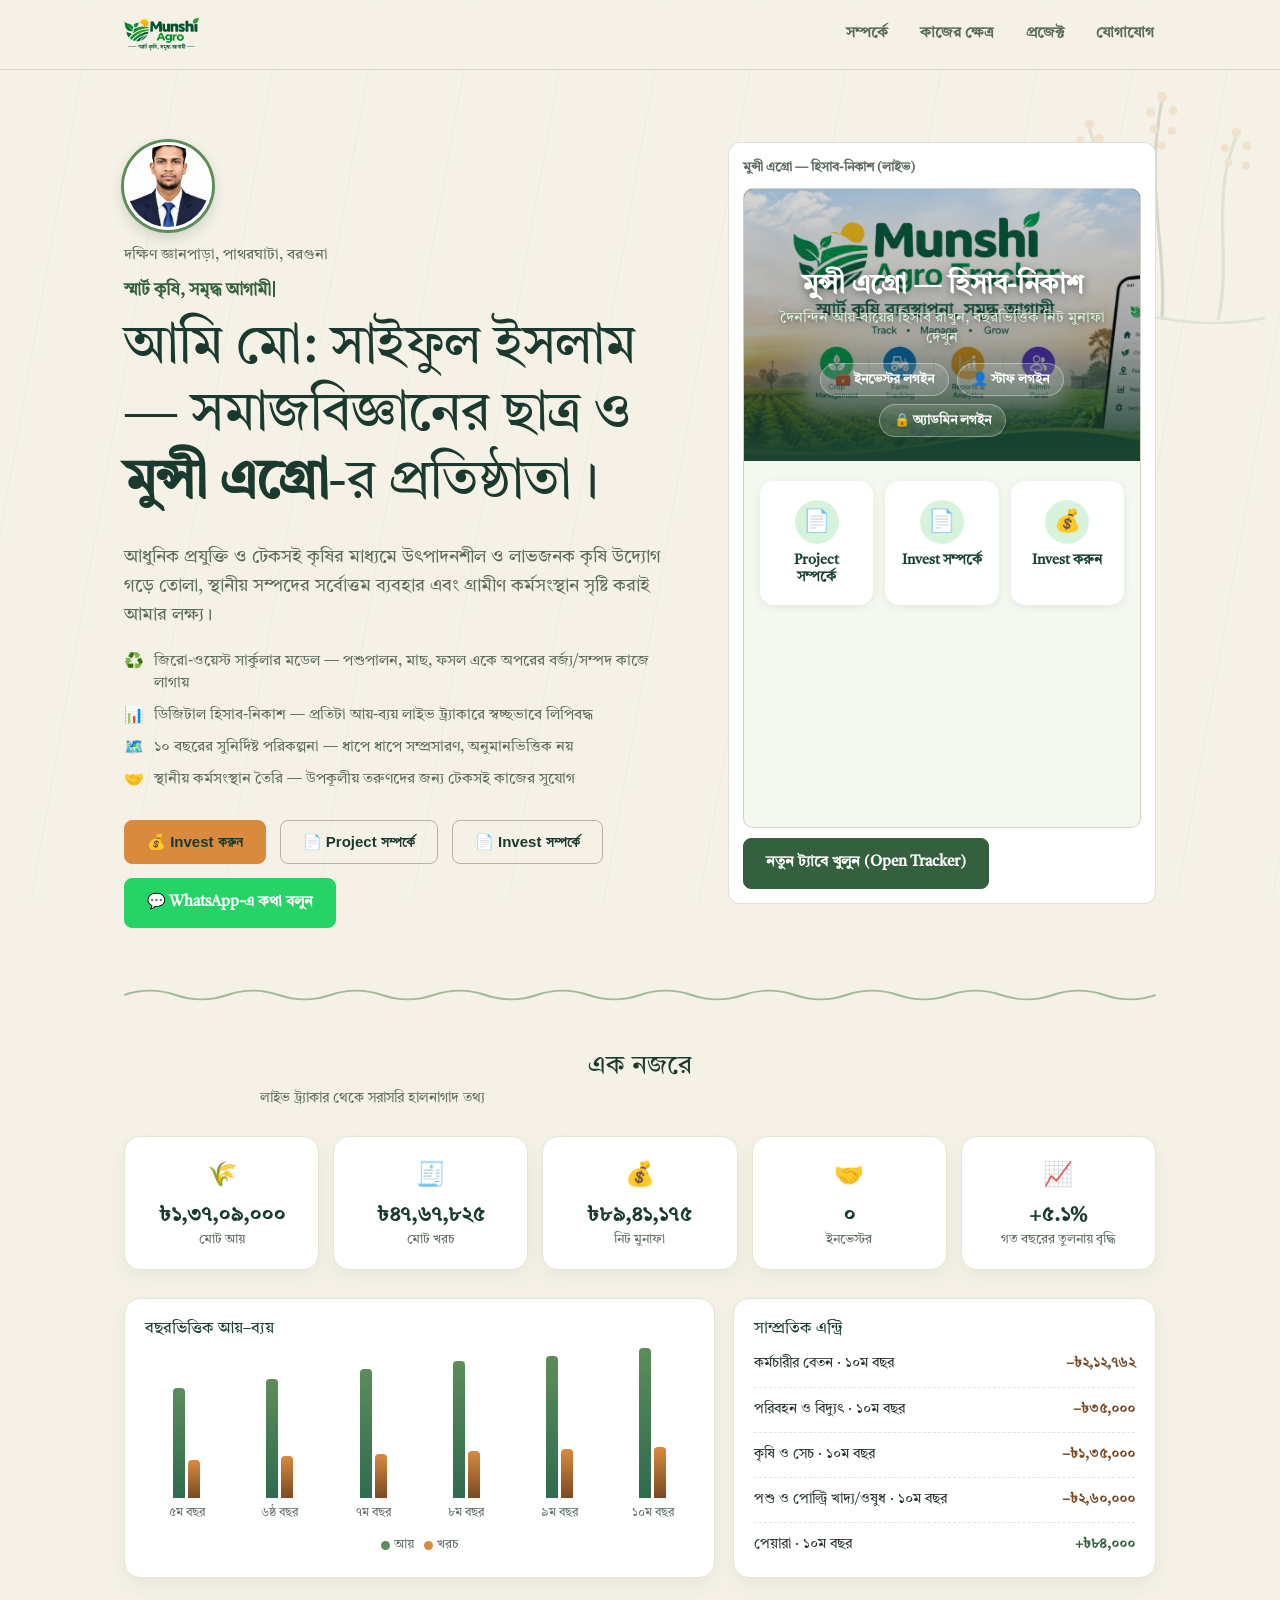
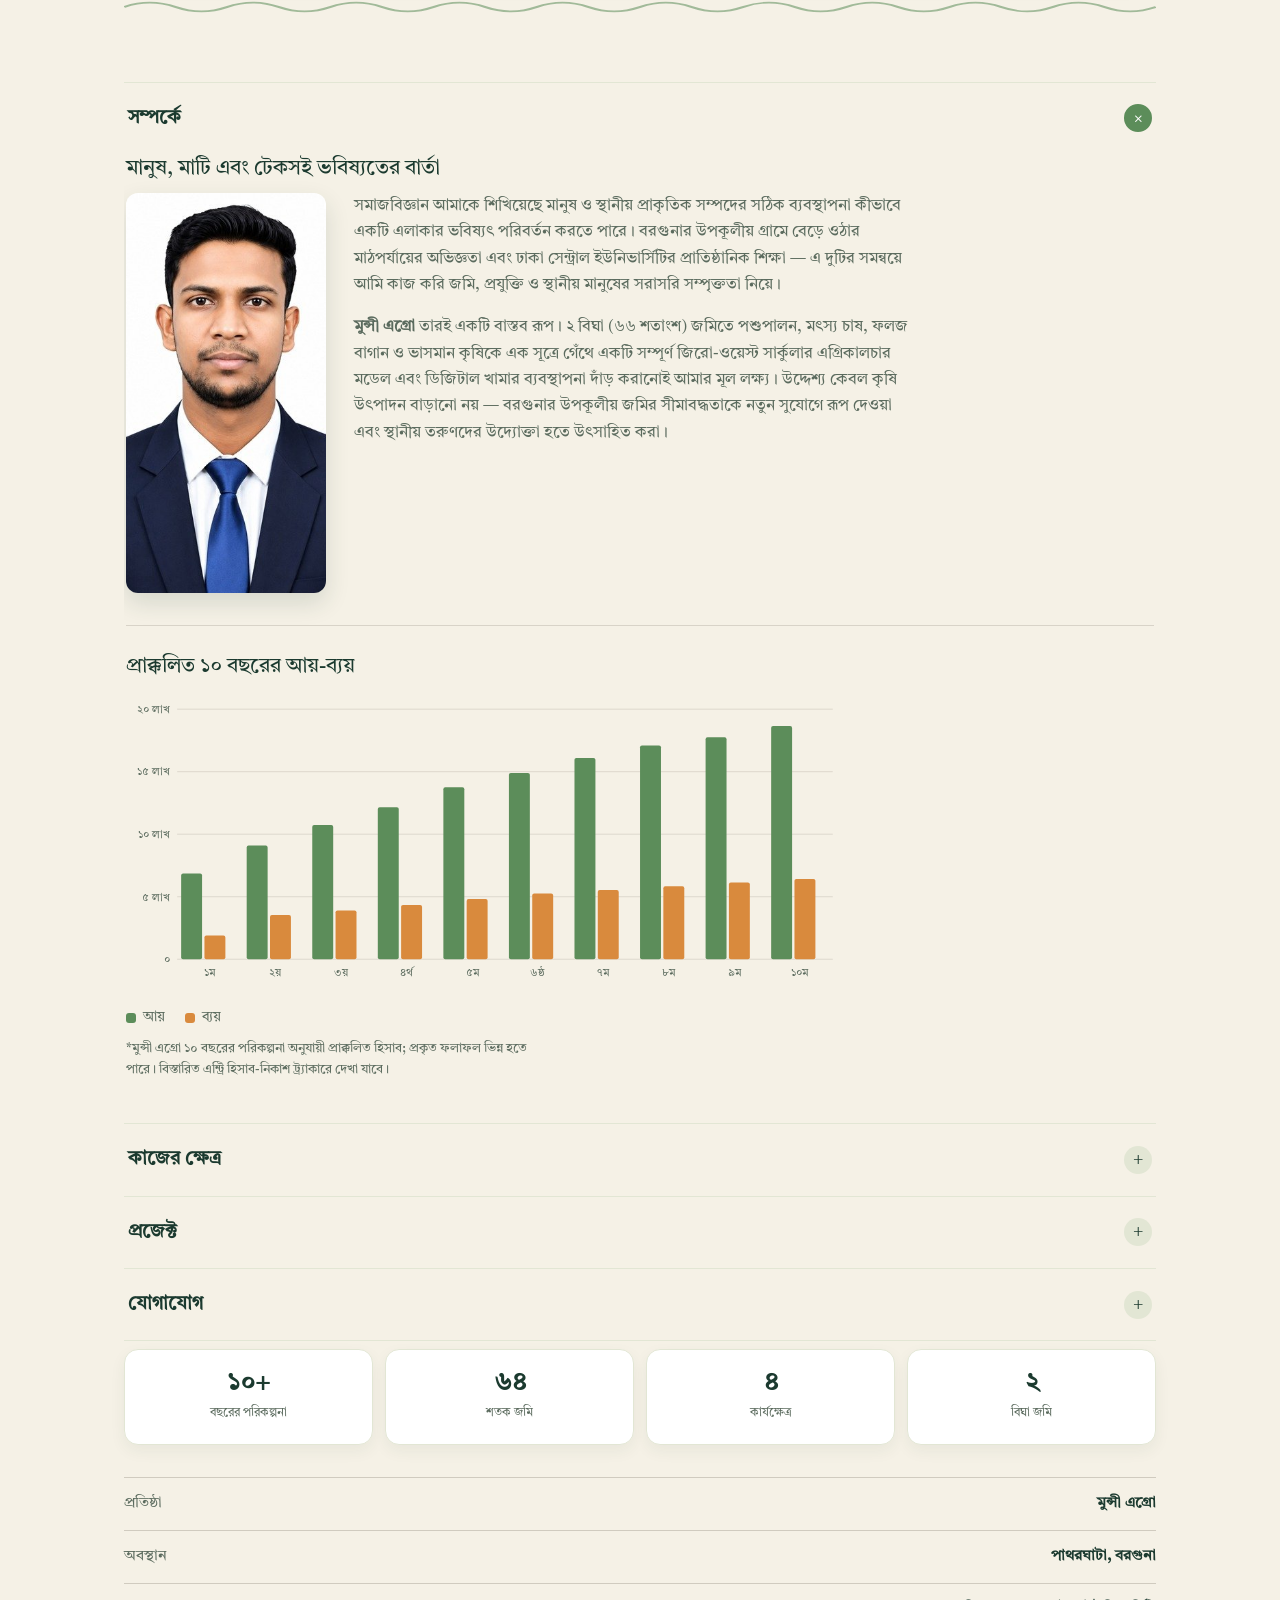
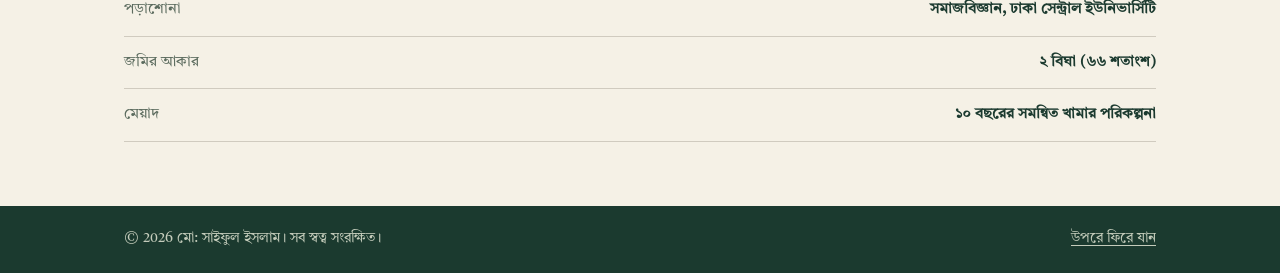
==== commit d152feeb: "Add files via upload" ====
--- a/index.html
+++ b/index.html
@@ -3,8 +3,8 @@
 <head>
 <meta charset="UTF-8">
 <meta name="viewport" content="width=device-width, initial-scale=1">
-<title>মো: সাইফুল ইসলাম — Sociology Student &amp; Agri-Entrepreneur</title>
-<meta name="description" content="মো: সাইফুল ইসলাম-এর ব্যক্তিগত পোর্টফোলিও — সমাজবিজ্ঞান, টেকসই কৃষি ও গ্রামীণ উন্নয়নে কাজ।">
+<title>মুন্সী এগ্রো — স্মার্ট কৃষি, সমৃদ্ধ আগামী | মো: সাইফুল ইসলাম</title>
+<meta name="description" content="মুন্সী এগ্রো — মো: সাইফুল ইসলামের সমন্বিত কৃষি প্রকল্প ও লাইভ হিসাব-নিকাশ ট্র্যাকার। টেকসই কৃষি, পশুপালন, মৎস্য ও পোল্ট্রি খামারের সম্পূর্ণ তথ্য।">
 <link rel="canonical" href="https://munshirahad353-oss.github.io/saifulislam-cup/">
 <meta name="theme-color" content="#1B4332">
 <link rel="icon" type="image/png" href="favicon.png">
@@ -18,12 +18,18 @@
 <!-- Open Graph / Twitter -->
 <meta property="og:type" content="website">
 <meta property="og:locale" content="bn_BD">
-<meta property="og:title" content="মো: সাইফুল ইসলাম — Sociology Student &amp; Agri-Entrepreneur">
-<meta property="og:description" content="সমাজবিজ্ঞান, টেকসই কৃষি ও গ্রামীণ উন্নয়নে কাজ করা একজন শিক্ষার্থী ও উদ্যোক্তার পোর্টফোলিও।">
+<meta property="og:site_name" content="মুন্সী এগ্রো">
+<meta property="og:title" content="মুন্সী এগ্রো — স্মার্ট কৃষি, সমৃদ্ধ আগামী">
+<meta property="og:description" content="মো: সাইফুল ইসলামের সমন্বিত কৃষি প্রকল্প ও লাইভ হিসাব-নিকাশ ট্র্যাকার — টেকসই কৃষি, পশুপালন, মৎস্য ও পোল্ট্রি খামারের সম্পূর্ণ তথ্য।">
 <meta property="og:url" content="https://munshirahad353-oss.github.io/saifulislam-cup/">
-<meta name="twitter:card" content="summary">
-<meta name="twitter:title" content="মো: সাইফুল ইসলাম — Sociology Student &amp; Agri-Entrepreneur">
-<meta name="twitter:description" content="সমাজবিজ্ঞান, টেকসই কৃষি ও গ্রামীণ উন্নয়নে কাজ করা একজন শিক্ষার্থী ও উদ্যোক্তার পোর্টফোলিও।">
+<meta property="og:image" content="https://munshirahad353-oss.github.io/saifulislam-cup/og-image.jpg">
+<meta property="og:image:width" content="1200">
+<meta property="og:image:height" content="630">
+<meta property="og:image:alt" content="মুন্সী এগ্রো — স্মার্ট কৃষি, সমৃদ্ধ আগামী">
+<meta name="twitter:card" content="summary_large_image">
+<meta name="twitter:title" content="মুন্সী এগ্রো — স্মার্ট কৃষি, সমৃদ্ধ আগামী">
+<meta name="twitter:description" content="মো: সাইফুল ইসলামের সমন্বিত কৃষি প্রকল্প ও লাইভ হিসাব-নিকাশ ট্র্যাকার — টেকসই কৃষি, পশুপালন, মৎস্য ও পোল্ট্রি খামারের সম্পূর্ণ তথ্য।">
+<meta name="twitter:image" content="https://munshirahad353-oss.github.io/saifulislam-cup/og-image.jpg">
 
 <script type="application/ld+json">
 {
@@ -59,6 +65,18 @@
 <body>
 
 <a class="skip-link" href="#main">মূল কনটেন্টে যান</a>
+<div class="install-banner" id="installPill" hidden>
+  <div class="install-banner-inner">
+    <span class="install-banner-icon">📲</span>
+    <span class="install-banner-text">
+      <strong>অ্যাপ হিসেবে ইনস্টল করুন</strong>
+      <span>হোমস্ক্রিন থেকে সরাসরি খুলুন — ইন্টারনেট কম থাকলেও চলবে।</span>
+      <span class="install-hint" id="installHint" hidden>Safari-তে নিচের শেয়ার (⬆️) বাটন চেপে "Add to Home Screen" বাছুন।</span>
+    </span>
+    <button type="button" class="install-btn" id="installBtn">ইনস্টল করুন</button>
+    <button type="button" class="install-close" id="installClose" aria-label="বন্ধ করুন">✕</button>
+  </div>
+</div>
 <div class="scroll-progress" id="scrollProgress" aria-hidden="true"><span></span></div>
 <div class="field-lines" aria-hidden="true"></div>
 
@@ -366,6 +384,25 @@
         </div>
       </div>
 
+      <div class="stats-strip" id="statsStrip">
+        <div class="stat-item">
+          <span class="stat-value" data-target="10" data-suffix="+">০</span>
+          <span class="stat-label">বছরের পরিকল্পনা</span>
+        </div>
+        <div class="stat-item">
+          <span class="stat-value" data-target="66">০</span>
+          <span class="stat-label">শতক জমি</span>
+        </div>
+        <div class="stat-item">
+          <span class="stat-value" data-target="4">০</span>
+          <span class="stat-label">কার্যক্ষেত্র</span>
+        </div>
+        <div class="stat-item">
+          <span class="stat-value" data-target="2">০</span>
+          <span class="stat-label">বিঘা জমি</span>
+        </div>
+      </div>
+
       <ul class="field-notes field-notes-block" aria-label="সংক্ষিপ্ত পরিচিতি">
         <li><span class="fn-label">প্রতিষ্ঠা</span><span class="fn-value">মুন্সী এগ্রো</span></li>
         <li><span class="fn-label">অবস্থান</span><span class="fn-value">পাথরঘাটা, বরগুনা</span></li>
@@ -392,12 +429,6 @@
   <p id="lightboxCaption" class="lightbox-caption"></p>
 </div>
 
-<div class="install-pill" id="installPill" hidden>
-  <div class="install-hint" id="installHint" hidden>Safari-তে নিচের শেয়ার (⬆️) বাটন চেপে "Add to Home Screen" বাছুন।</div>
-  <button type="button" class="install-btn" id="installBtn">📲 অ্যাপ ইনস্টল করুন</button>
-  <button type="button" class="install-close" id="installClose" aria-label="বন্ধ করুন">✕</button>
-</div>
-
 <button type="button" id="backToTop" class="back-to-top" aria-label="উপরে যান">↑</button>
 
 <script src="script.js" defer></script>
--- a/style.css
+++ b/style.css
@@ -195,17 +195,33 @@
     gap: 0;
     max-height: 0;
     overflow: hidden;
+    opacity: 0;
+    transform: translateY(-8px);
+    box-shadow: 0 14px 28px rgba(27, 67, 50, 0.14);
     border-bottom: 1px solid rgba(46,33,21,0.12);
-    transition: max-height 0.25s ease;
+    transition: max-height 0.35s cubic-bezier(0.22, 1, 0.36, 1), opacity 0.25s ease, transform 0.3s ease;
   }
-  .site-nav.open { max-height: 260px; }
+  .site-nav.open { max-height: 320px; opacity: 1; transform: translateY(0); }
   .site-nav a {
     padding: 14px 24px;
     border-top: 1px solid rgba(46,33,21,0.08);
+    opacity: 0;
+    transform: translateY(-6px);
+    transition: opacity 0.3s ease, transform 0.3s ease;
+    transition-delay: 0s;
   }
+  .site-nav.open a { opacity: 1; transform: translateY(0); }
+  .site-nav.open a:nth-child(1) { transition-delay: 0.05s; }
+  .site-nav.open a:nth-child(2) { transition-delay: 0.09s; }
+  .site-nav.open a:nth-child(3) { transition-delay: 0.13s; }
+  .site-nav.open a:nth-child(4) { transition-delay: 0.17s; }
+  .site-nav.open a:nth-child(5) { transition-delay: 0.21s; }
   .nav-toggle.open span:nth-child(1) { transform: translateY(7px) rotate(45deg); }
   .nav-toggle.open span:nth-child(2) { opacity: 0; }
   .nav-toggle.open span:nth-child(3) { transform: translateY(-7px) rotate(-45deg); }
+  @media (prefers-reduced-motion: reduce) {
+    .site-nav, .site-nav a { transition: none !important; }
+  }
 }
 
 /* ---------- hero ---------- */
@@ -875,33 +891,85 @@
   .typing-cursor { display: none; }
 }
 
-/* ---------- PWA install pill ---------- */
-.install-pill {
-  position: fixed;
-  left: 16px;
-  bottom: calc(20px + env(safe-area-inset-bottom, 0px));
-  z-index: 60;
+/* ---------- PWA install banner (top of page) ---------- */
+.install-banner {
+  position: relative;
+  z-index: 70;
+  background: linear-gradient(120deg, var(--soil, var(--dark)), var(--paddy, var(--mid)));
+  color: #fff;
+  padding: 10px 16px;
+  padding-top: calc(10px + env(safe-area-inset-top, 0px));
+}
+.install-banner[hidden] { display: none; }
+.install-banner-inner {
+  max-width: 1080px;
+  margin: 0 auto;
   display: flex;
   align-items: center;
-  background: var(--soil, var(--dark));
-  color: #fff;
-  border-radius: 999px;
-  box-shadow: 0 10px 24px rgba(27, 67, 50, 0.28);
-}
-.install-pill[hidden] { display: none; }
-.install-btn, .install-close {
-  border: none; background: none; color: inherit; font-family: inherit; cursor: pointer;
-}
-.install-btn { padding: 11px 6px 11px 16px; font-size: 14px; font-weight: 700; }
-.install-close { padding: 11px 14px 11px 8px; font-size: 13px; opacity: 0.8; }
+  gap: 12px;
+  position: relative;
+}
+.install-banner-icon {
+  width: 36px; height: 36px; border-radius: 50%; flex-shrink: 0;
+  background: rgba(255, 255, 255, 0.18);
+  display: flex; align-items: center; justify-content: center; font-size: 18px;
+}
+.install-banner-text { flex: 1; min-width: 0; display: flex; flex-direction: column; gap: 1px; }
+.install-banner-text strong { font-size: 13.5px; font-weight: 700; line-height: 1.3; }
+.install-banner-text span { font-size: 12px; opacity: 0.92; line-height: 1.4; }
+.install-btn {
+  background: #fff; color: var(--soil, var(--dark)); border: none; border-radius: 999px;
+  padding: 8px 16px; font-family: inherit; font-weight: 700; font-size: 13px;
+  cursor: pointer; white-space: nowrap; flex-shrink: 0; transition: transform 0.15s ease;
+}
+.install-btn:hover { transform: translateY(-1px); }
+.install-close {
+  border: none; background: none; color: #fff; opacity: 0.85; font-size: 15px;
+  cursor: pointer; padding: 6px 2px 6px 6px; flex-shrink: 0;
+}
 .install-close:hover { opacity: 1; }
 .install-hint {
-  position: absolute; left: 0; bottom: calc(100% + 10px); width: 250px;
+  position: absolute; left: 0; top: calc(100% + 8px); width: min(260px, 80vw);
   background: var(--white, #fff); color: var(--ink, var(--text));
-  border-radius: 12px; padding: 10px 12px; font-size: 13px; line-height: 1.55;
-  box-shadow: 0 10px 26px rgba(0, 0, 0, 0.18);
+  border-radius: 12px; padding: 10px 12px; font-size: 12.5px; line-height: 1.5;
+  box-shadow: 0 10px 26px rgba(0, 0, 0, 0.18); z-index: 2;
 }
 .install-hint[hidden] { display: none; }
+@media (max-width: 560px) {
+  .install-banner-text span { display: none; }
+  .install-banner-inner { gap: 8px; }
+}
+@media (prefers-reduced-motion: reduce) {
+  .install-btn { transition: none; }
+}
+
+/* ---------- stats strip (scroll count-up) ---------- */
+.stats-strip {
+  display: grid;
+  grid-template-columns: repeat(4, 1fr);
+  gap: 12px;
+  margin: 8px 0 32px;
+}
+.stat-item {
+  text-align: center;
+  background: var(--white);
+  border: 1px solid var(--husk-deep);
+  border-radius: 14px;
+  padding: 18px 8px;
+  box-shadow: 0 6px 16px rgba(27, 67, 50, 0.06);
+}
+.stat-value {
+  display: block;
+  font-family: var(--serif);
+  font-size: 26px;
+  font-weight: 700;
+  color: var(--soil);
+  line-height: 1.2;
+}
+.stat-label { font-size: 12px; color: var(--ink-soft); }
+@media (max-width: 560px) {
+  .stats-strip { grid-template-columns: repeat(2, 1fr); }
+}
 
 /* ---------- "এক নজরে" (At a Glance) dashboard ---------- */
 .glance-section { padding: 44px 0 8px; }
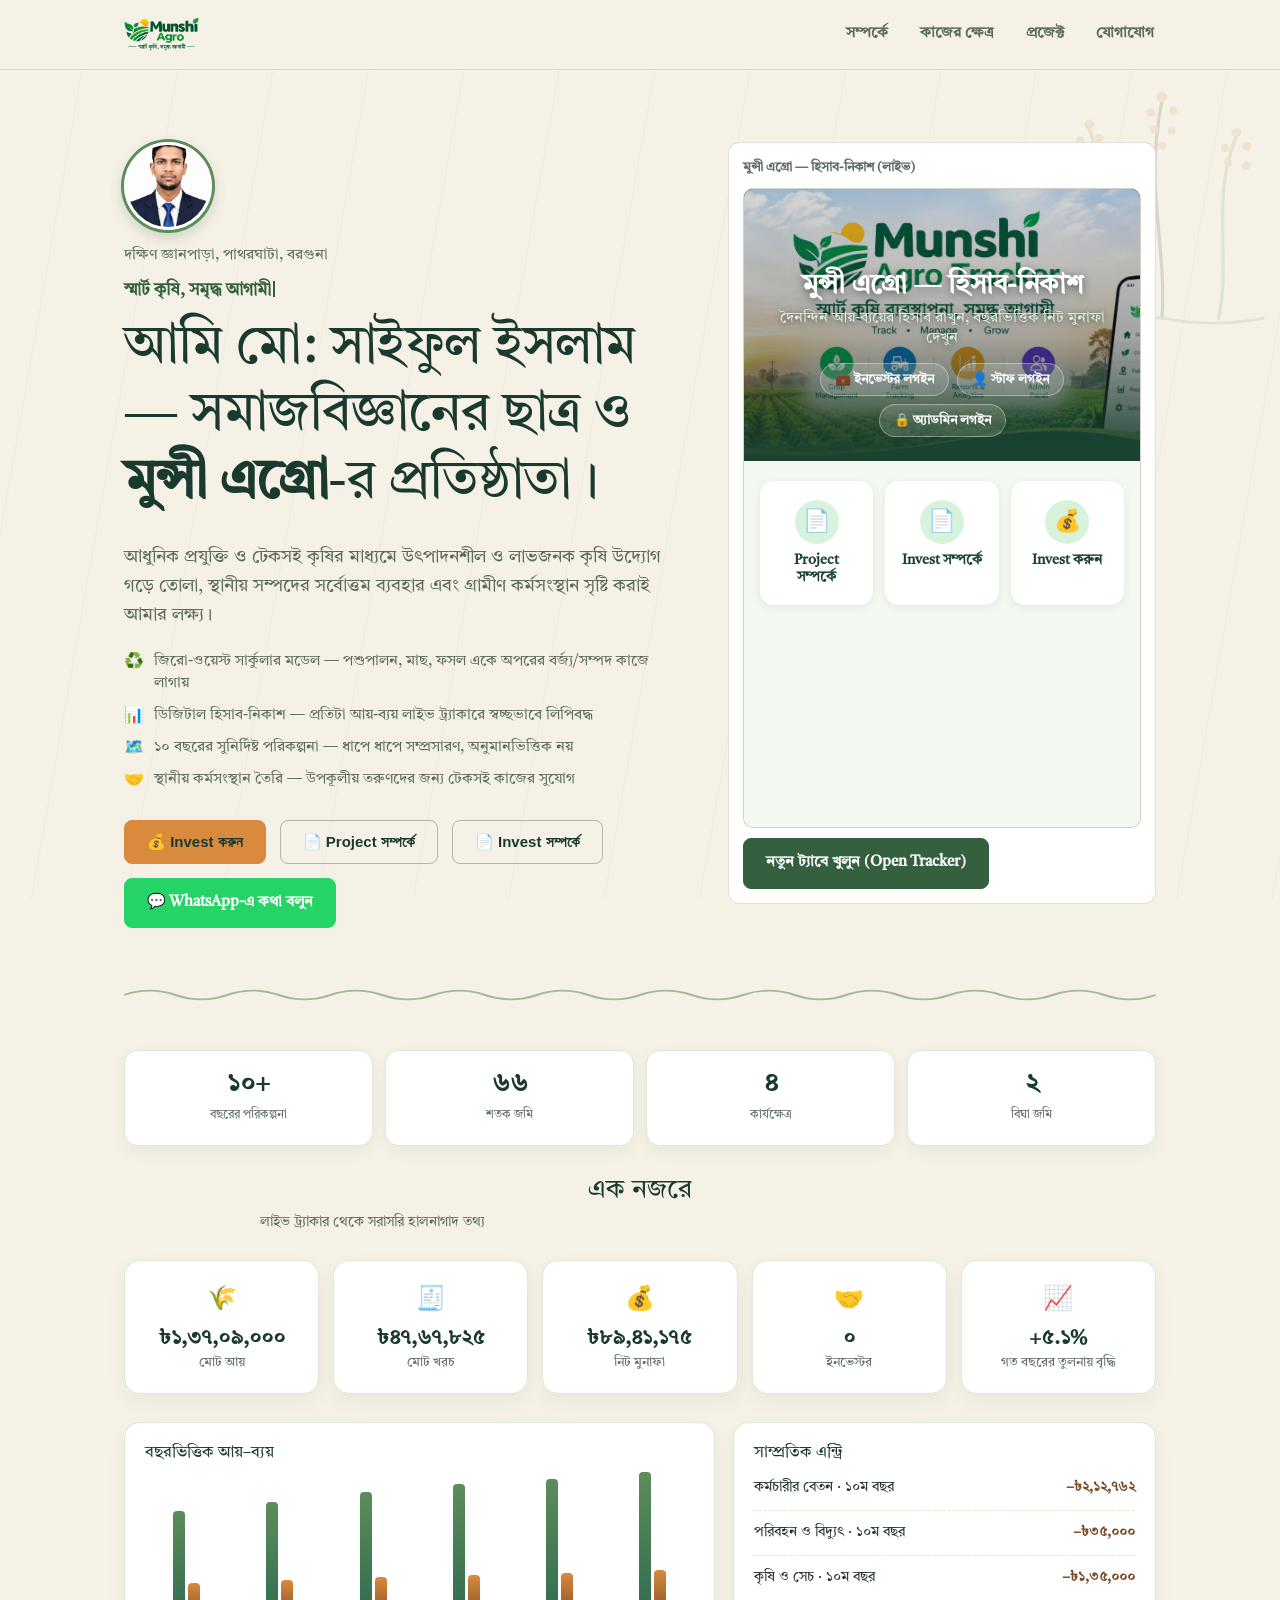
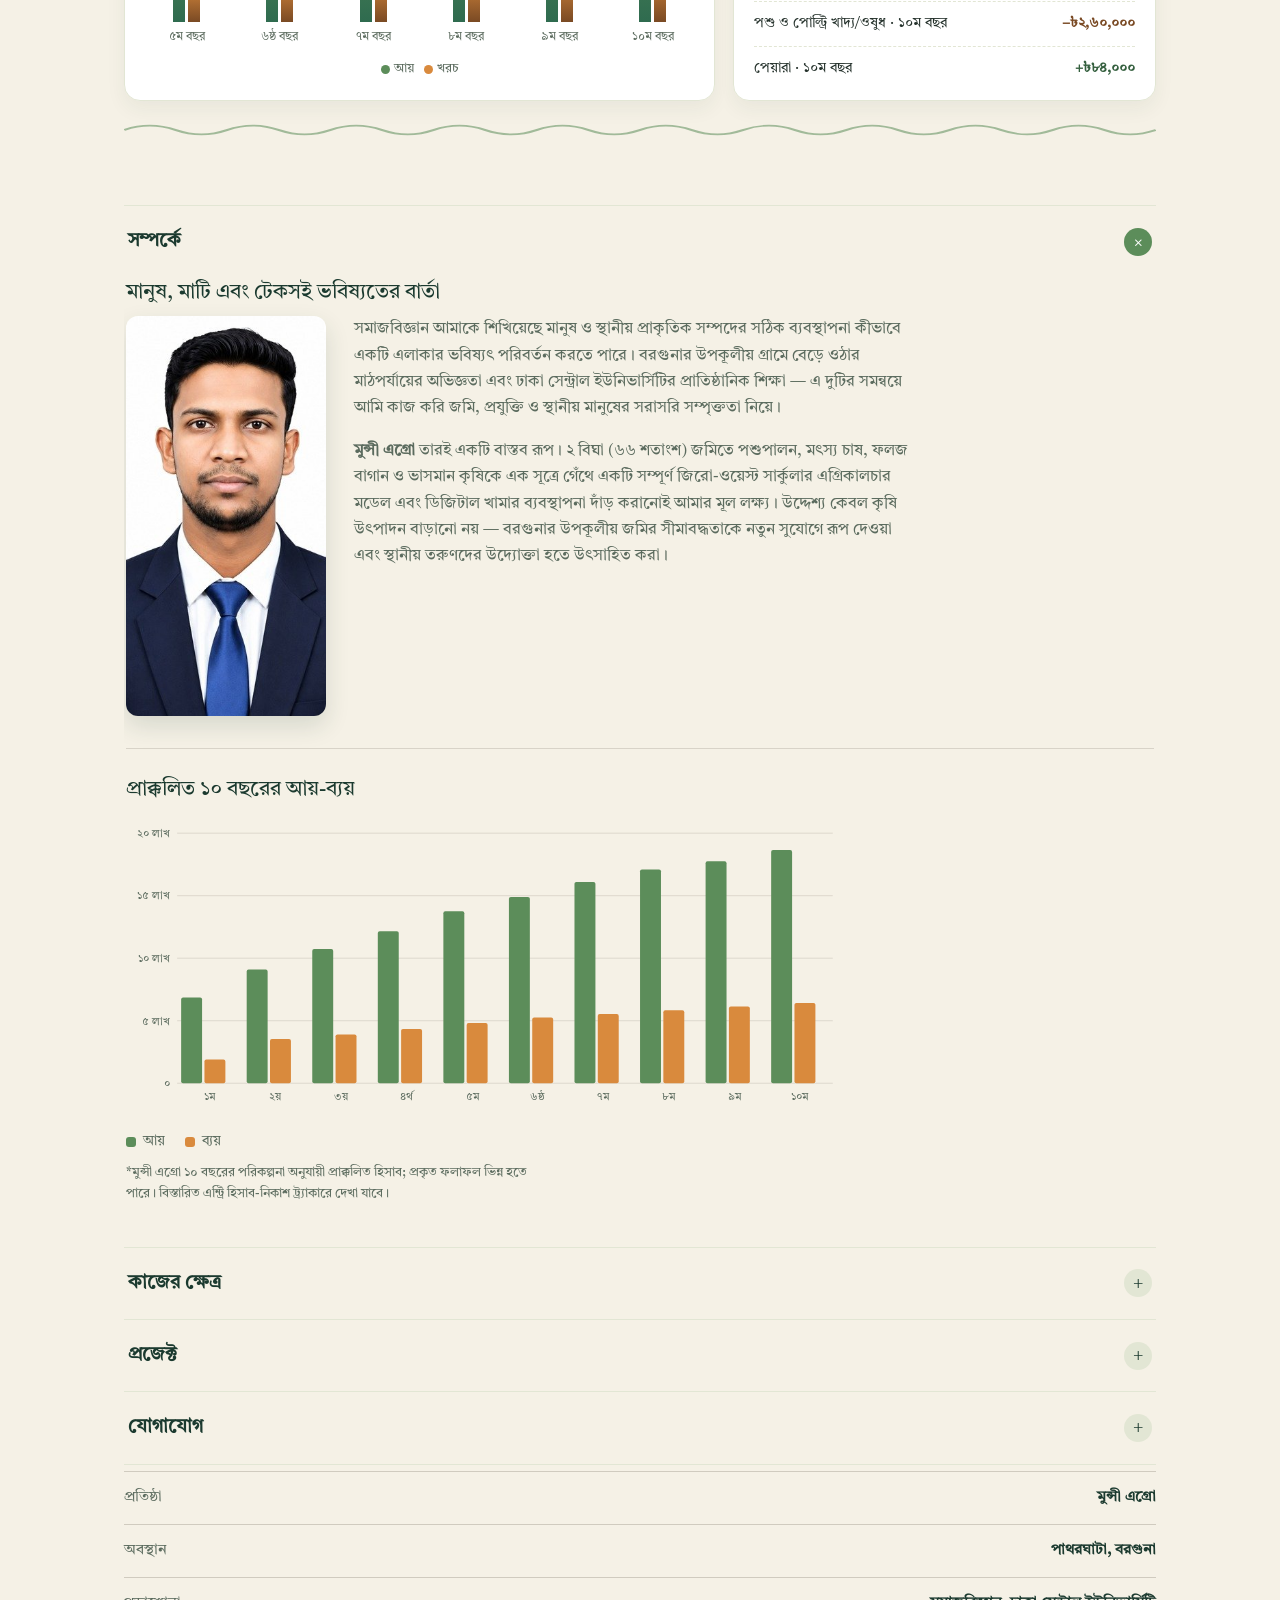
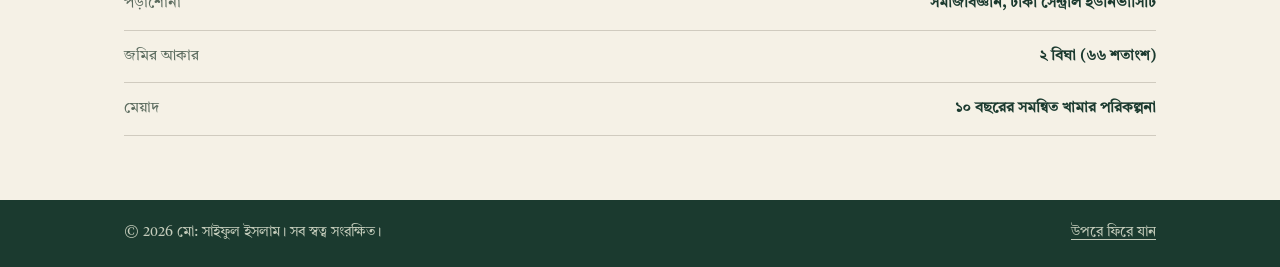
==== commit 83dd9209: "Add files via upload" ====
--- a/index.html
+++ b/index.html
@@ -166,6 +166,25 @@
 
   <section id="glance" class="section glance-section">
     <div class="wrap">
+      <div class="stats-strip" id="statsStrip">
+        <div class="stat-item">
+          <span class="stat-value" data-target="10" data-suffix="+">০</span>
+          <span class="stat-label">বছরের পরিকল্পনা</span>
+        </div>
+        <div class="stat-item">
+          <span class="stat-value" data-target="66">০</span>
+          <span class="stat-label">শতক জমি</span>
+        </div>
+        <div class="stat-item">
+          <span class="stat-value" data-target="4">০</span>
+          <span class="stat-label">কার্যক্ষেত্র</span>
+        </div>
+        <div class="stat-item">
+          <span class="stat-value" data-target="2">০</span>
+          <span class="stat-label">বিঘা জমি</span>
+        </div>
+      </div>
+
       <h2 class="glance-title">এক নজরে</h2>
       <p class="glance-sub" id="glanceSub">লাইভ ট্র্যাকার থেকে সরাসরি হালনাগাদ তথ্য</p>
 
@@ -384,25 +403,6 @@
         </div>
       </div>
 
-      <div class="stats-strip" id="statsStrip">
-        <div class="stat-item">
-          <span class="stat-value" data-target="10" data-suffix="+">০</span>
-          <span class="stat-label">বছরের পরিকল্পনা</span>
-        </div>
-        <div class="stat-item">
-          <span class="stat-value" data-target="66">০</span>
-          <span class="stat-label">শতক জমি</span>
-        </div>
-        <div class="stat-item">
-          <span class="stat-value" data-target="4">০</span>
-          <span class="stat-label">কার্যক্ষেত্র</span>
-        </div>
-        <div class="stat-item">
-          <span class="stat-value" data-target="2">০</span>
-          <span class="stat-label">বিঘা জমি</span>
-        </div>
-      </div>
-
       <ul class="field-notes field-notes-block" aria-label="সংক্ষিপ্ত পরিচিতি">
         <li><span class="fn-label">প্রতিষ্ঠা</span><span class="fn-value">মুন্সী এগ্রো</span></li>
         <li><span class="fn-label">অবস্থান</span><span class="fn-value">পাথরঘাটা, বরগুনা</span></li>
--- a/style.css
+++ b/style.css
@@ -948,7 +948,7 @@
   display: grid;
   grid-template-columns: repeat(4, 1fr);
   gap: 12px;
-  margin: 8px 0 32px;
+  margin: 0 0 28px;
 }
 .stat-item {
   text-align: center;
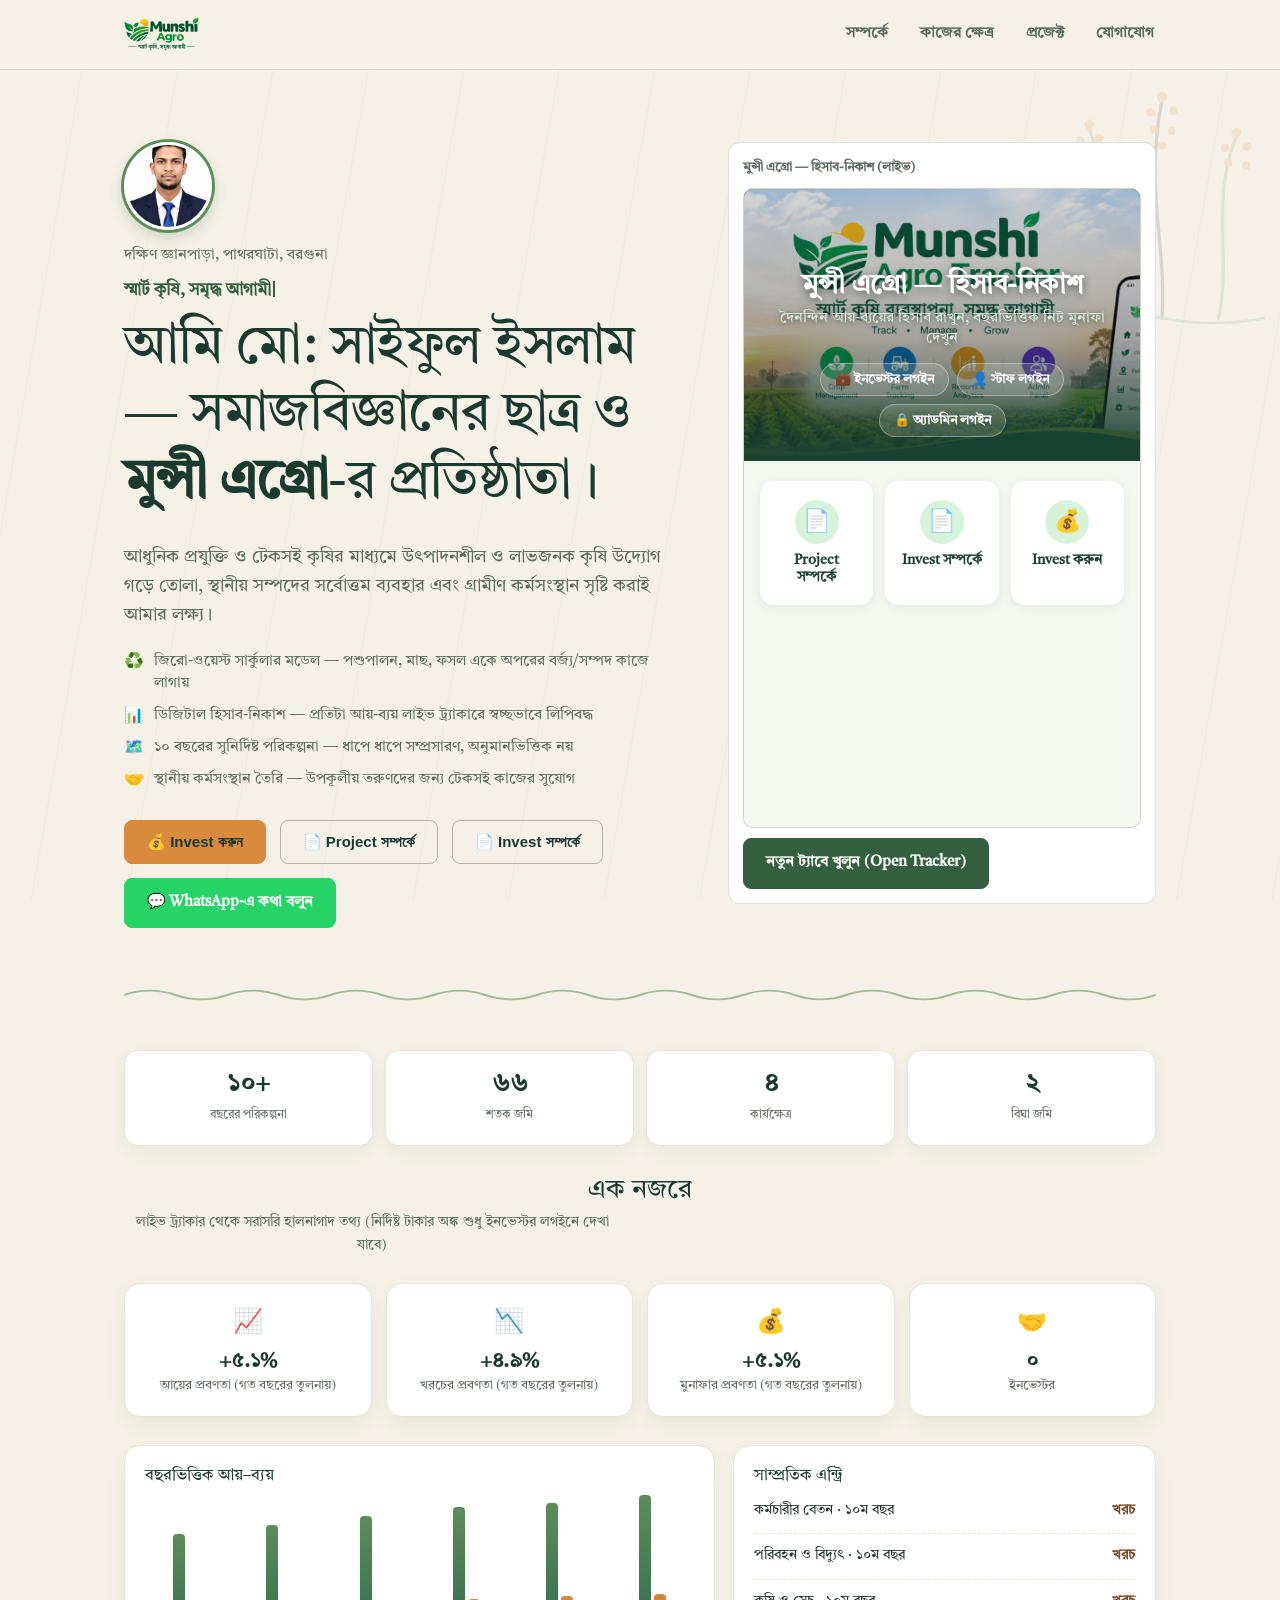
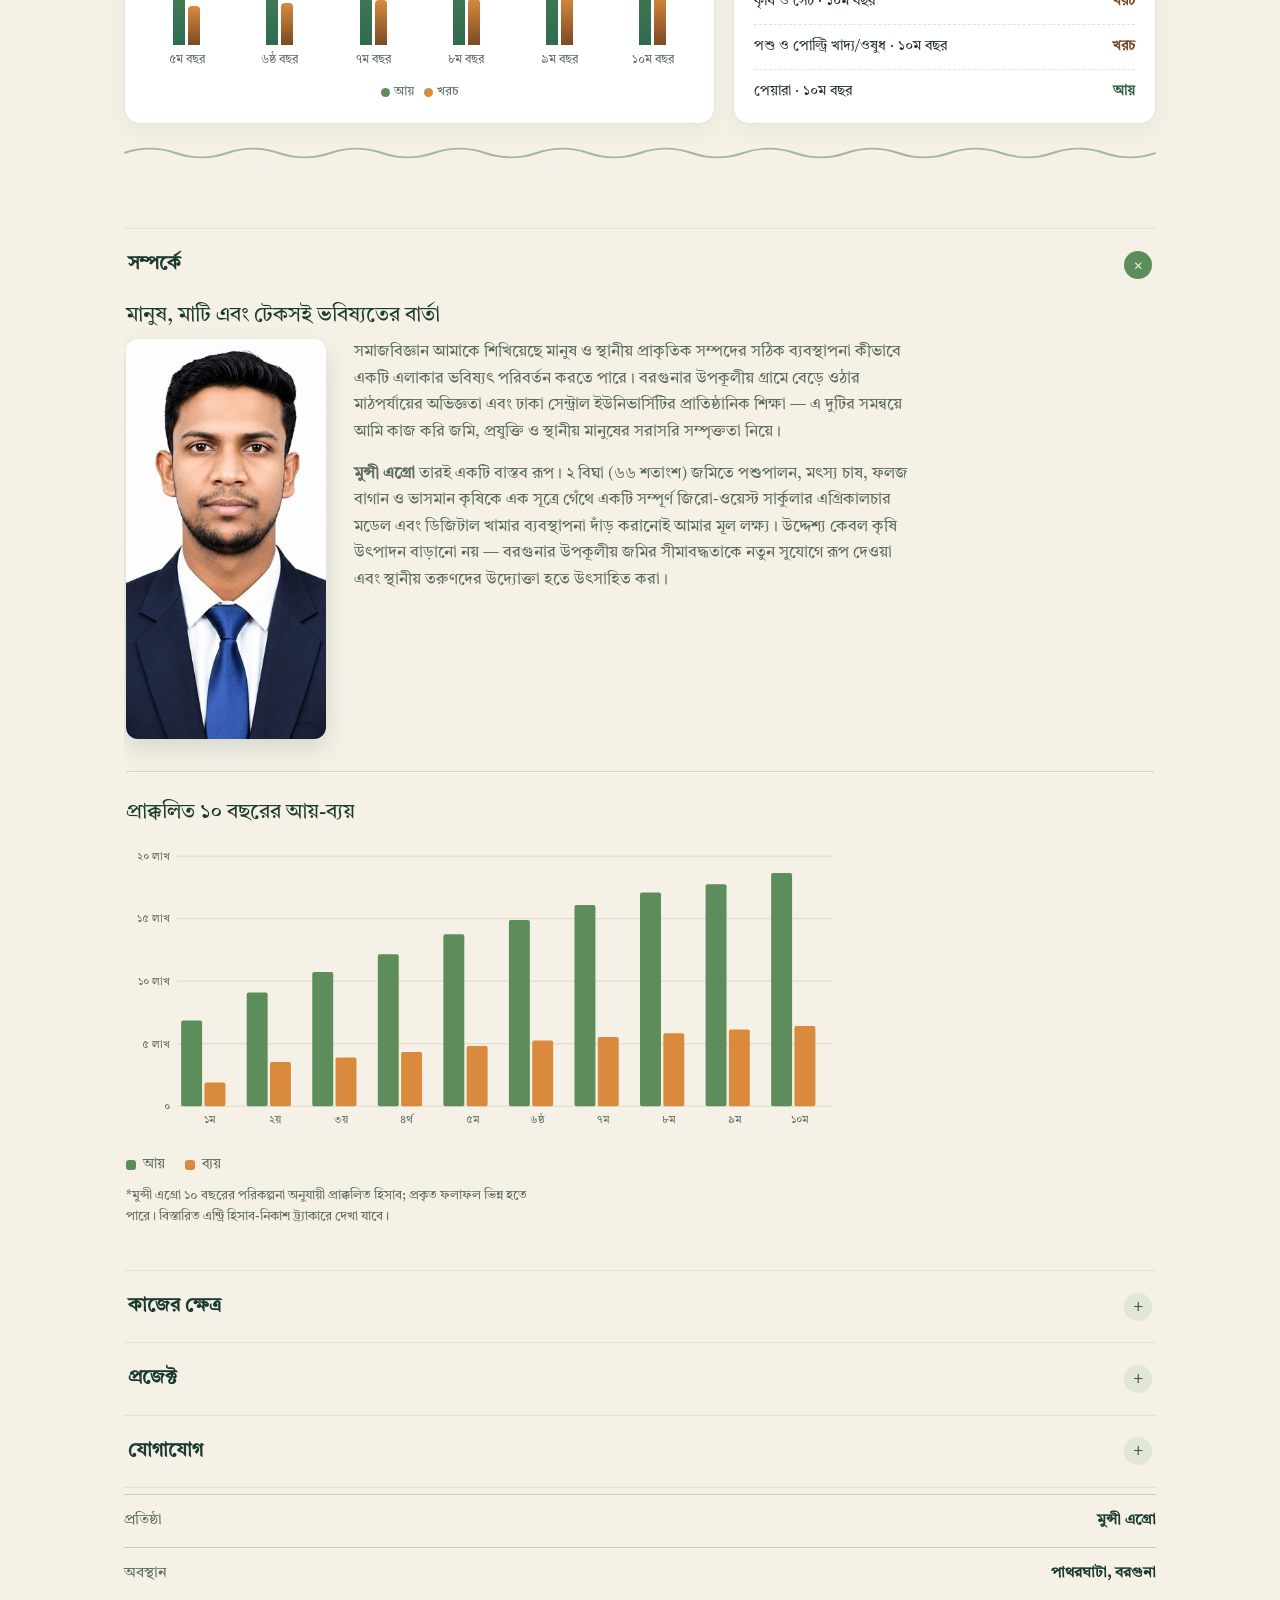
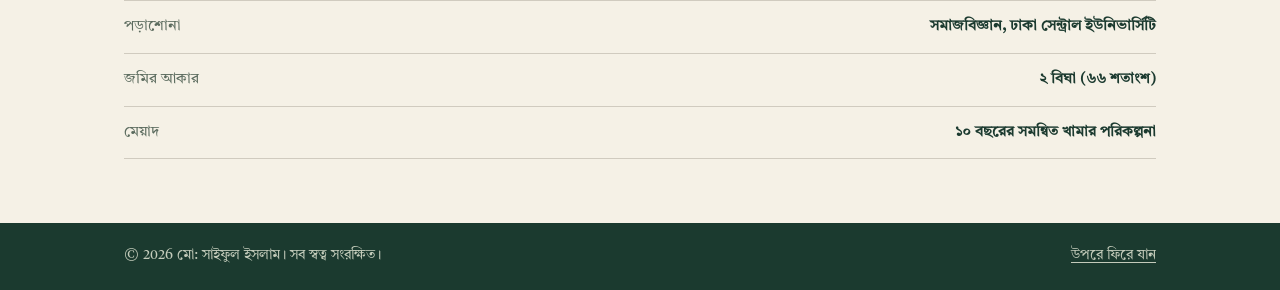
==== commit 02546563: "Add files via upload" ====
--- a/index.html
+++ b/index.html
@@ -190,29 +190,24 @@
 
       <div class="glance-kpis" id="glanceKpis">
         <div class="glance-card">
-          <span class="glance-icon">🌾</span>
-          <span class="glance-value" id="kpiIncome" data-target="0">০</span>
-          <span class="glance-label">মোট আয়</span>
+          <span class="glance-icon">📈</span>
+          <span class="glance-value" id="kpiIncome">—</span>
+          <span class="glance-label">আয়ের প্রবণতা (গত বছরের তুলনায়)</span>
         </div>
         <div class="glance-card">
-          <span class="glance-icon">🧾</span>
-          <span class="glance-value" id="kpiExpense" data-target="0">০</span>
-          <span class="glance-label">মোট খরচ</span>
+          <span class="glance-icon">📉</span>
+          <span class="glance-value" id="kpiExpense">—</span>
+          <span class="glance-label">খরচের প্রবণতা (গত বছরের তুলনায়)</span>
         </div>
         <div class="glance-card">
           <span class="glance-icon">💰</span>
-          <span class="glance-value" id="kpiProfit" data-target="0">০</span>
-          <span class="glance-label">নিট মুনাফা</span>
+          <span class="glance-value" id="kpiProfit">—</span>
+          <span class="glance-label">মুনাফার প্রবণতা (গত বছরের তুলনায়)</span>
         </div>
         <div class="glance-card">
           <span class="glance-icon">🤝</span>
           <span class="glance-value" id="kpiInvestors" data-target="0">০</span>
           <span class="glance-label">ইনভেস্টর</span>
-        </div>
-        <div class="glance-card">
-          <span class="glance-icon">📈</span>
-          <span class="glance-value" id="kpiGrowth" data-target="0">—</span>
-          <span class="glance-label">গত বছরের তুলনায় বৃদ্ধি</span>
         </div>
       </div>
 
--- a/style.css
+++ b/style.css
@@ -988,7 +988,7 @@
 }
 .glance-kpis {
   display: grid;
-  grid-template-columns: repeat(5, 1fr);
+  grid-template-columns: repeat(4, 1fr);
   gap: 14px;
   margin-bottom: 28px;
 }
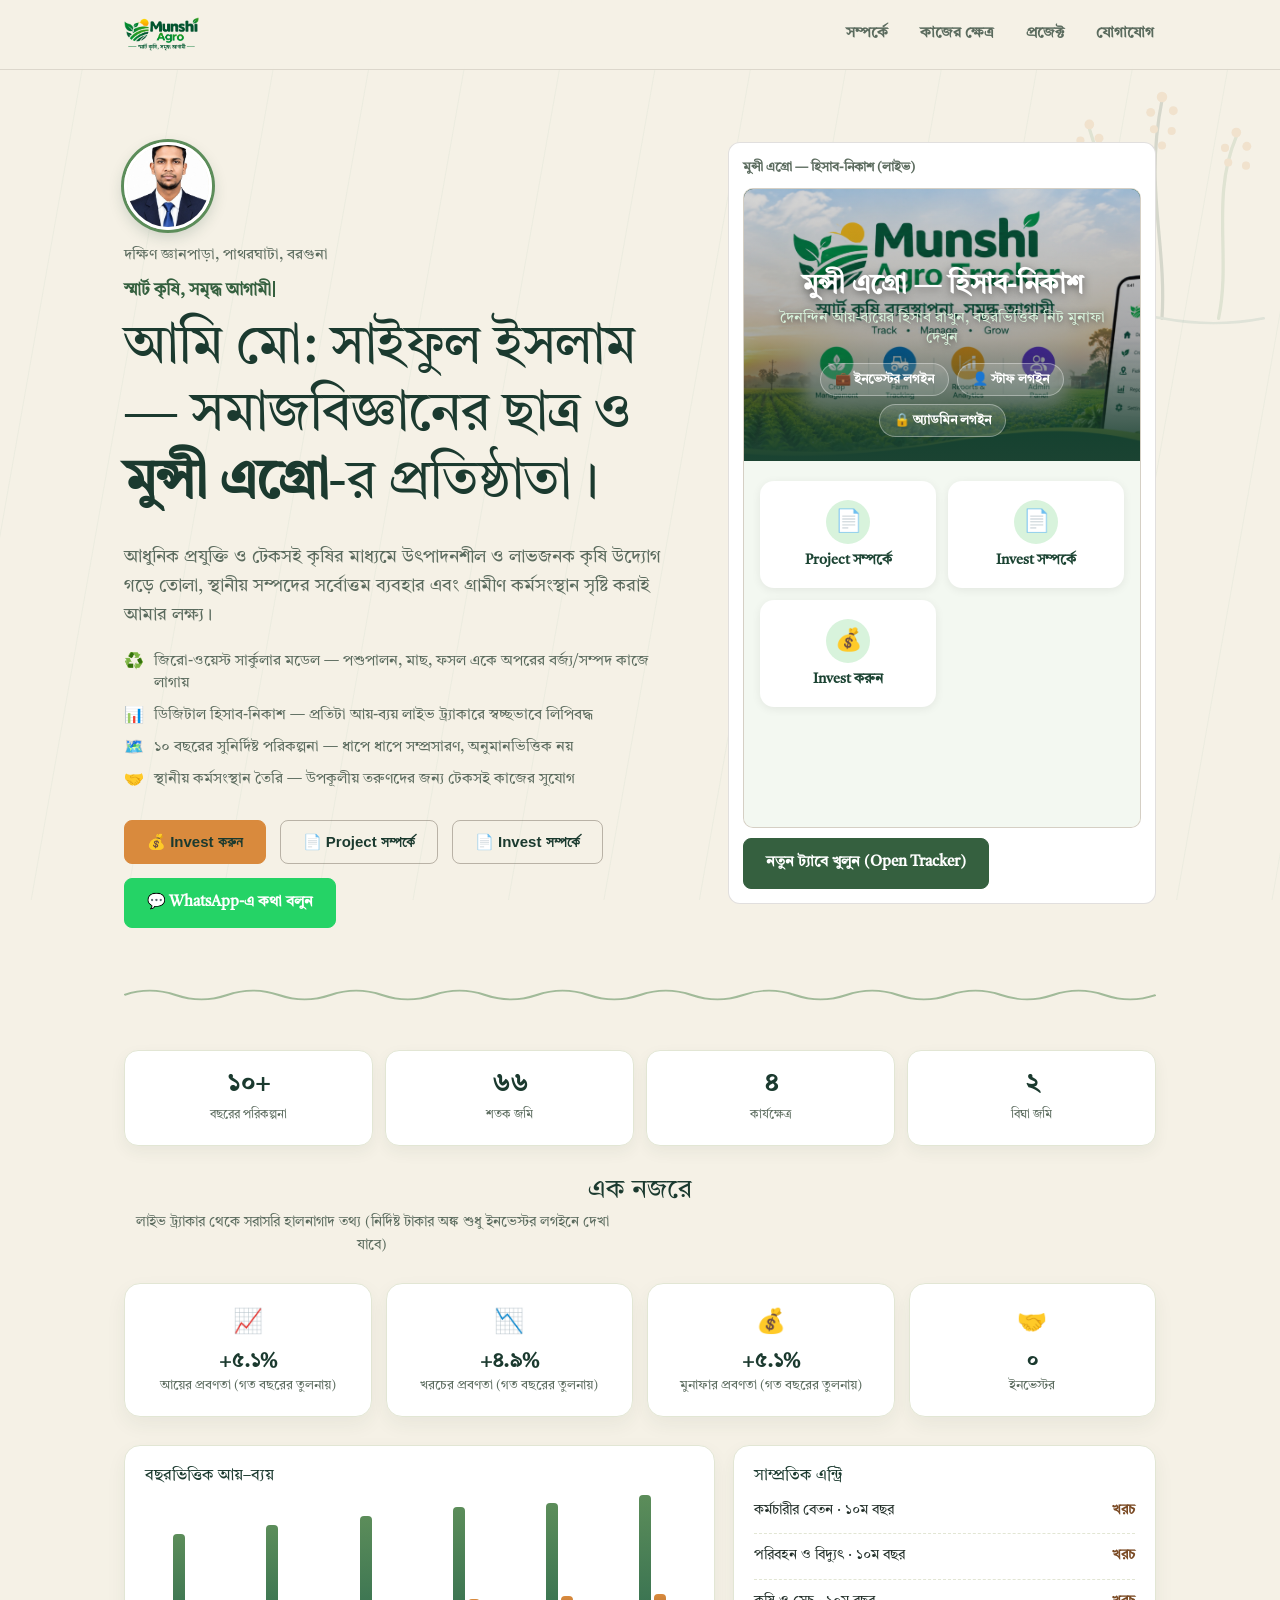
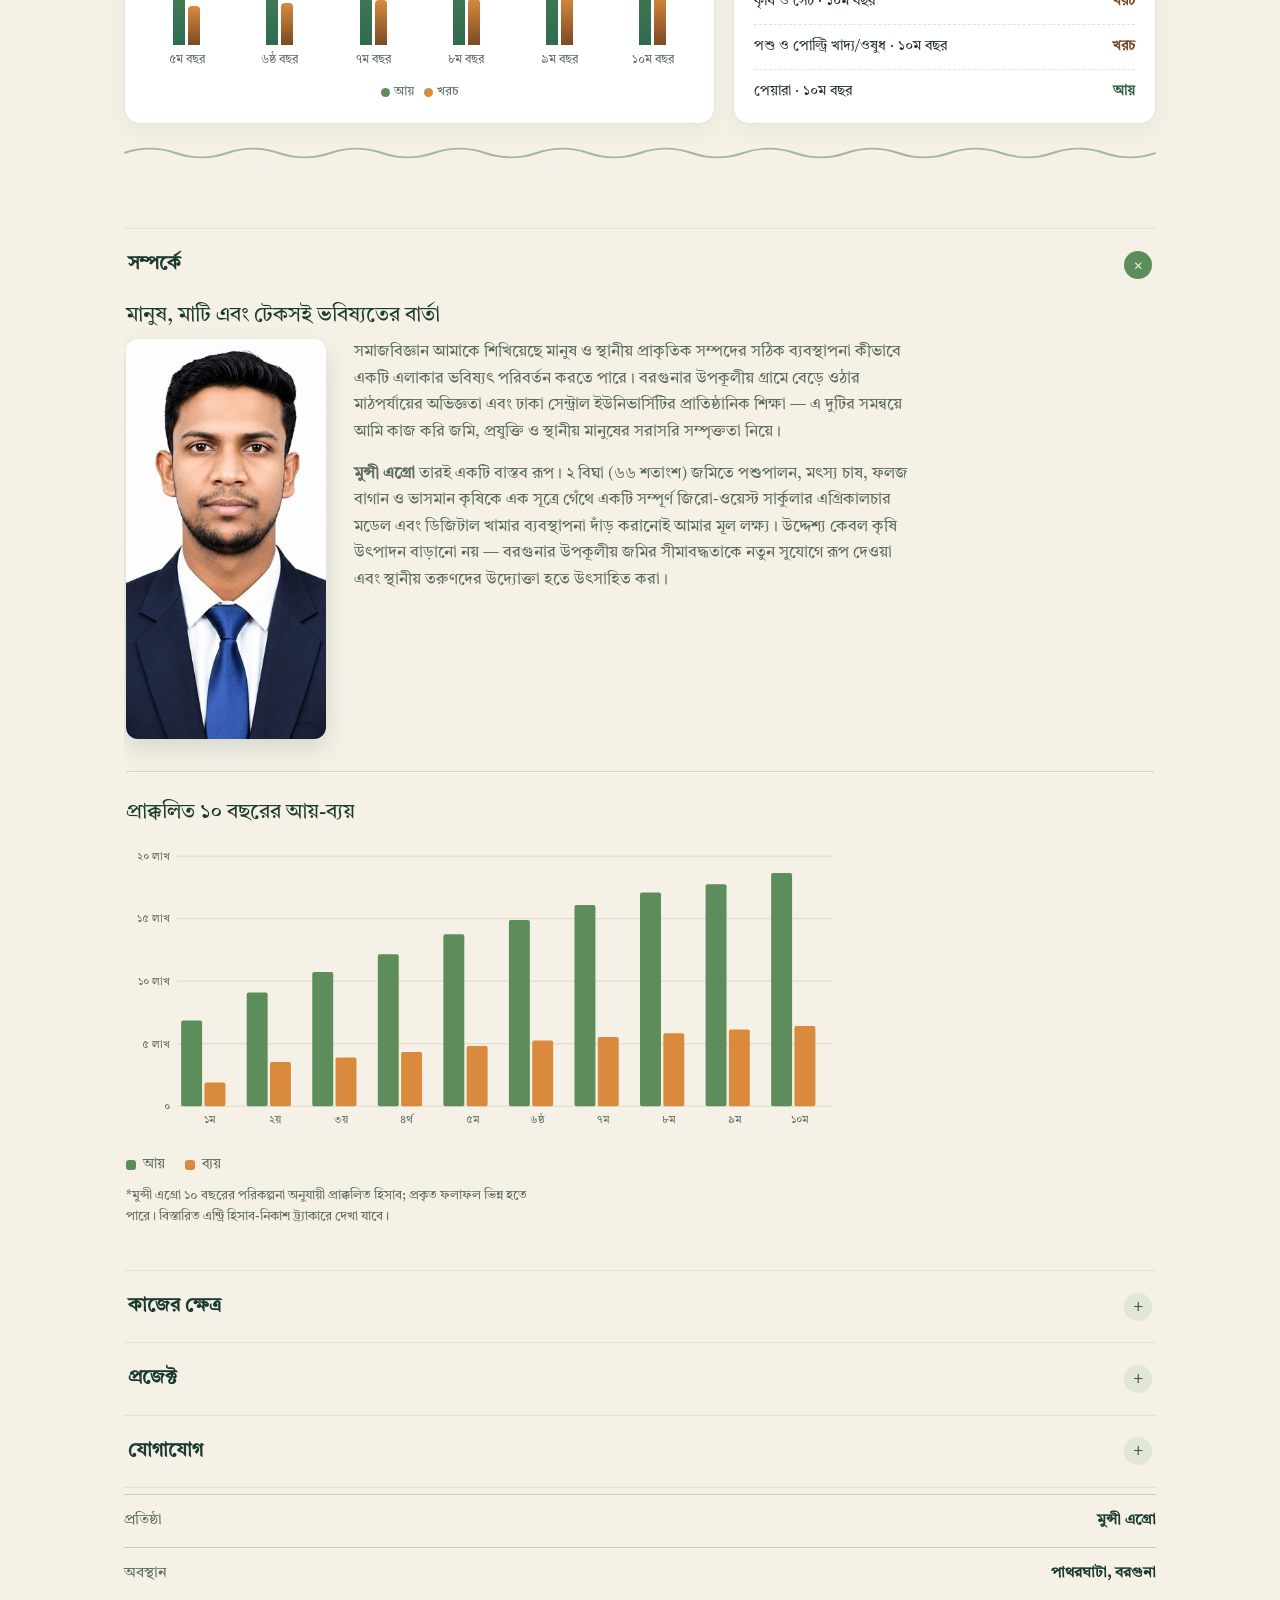
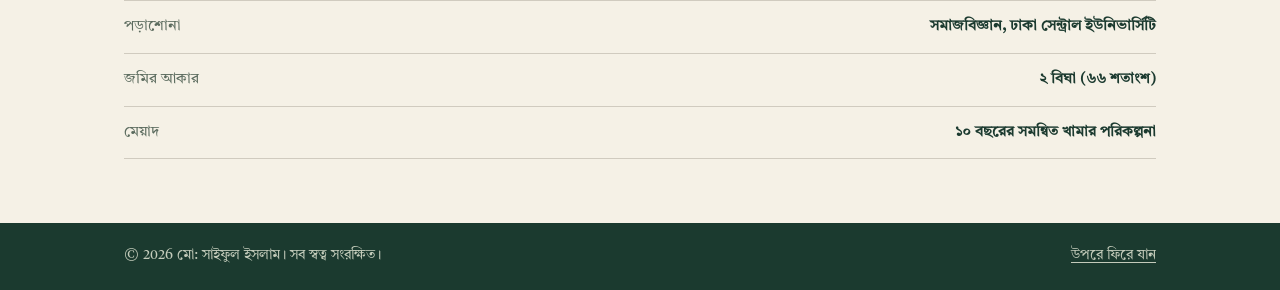
==== commit 5974749f: "Add files via upload" ====
--- a/index.html
+++ b/index.html
@@ -65,18 +65,6 @@
 <body>
 
 <a class="skip-link" href="#main">মূল কনটেন্টে যান</a>
-<div class="install-banner" id="installPill" hidden>
-  <div class="install-banner-inner">
-    <span class="install-banner-icon">📲</span>
-    <span class="install-banner-text">
-      <strong>অ্যাপ হিসেবে ইনস্টল করুন</strong>
-      <span>হোমস্ক্রিন থেকে সরাসরি খুলুন — ইন্টারনেট কম থাকলেও চলবে।</span>
-      <span class="install-hint" id="installHint" hidden>Safari-তে নিচের শেয়ার (⬆️) বাটন চেপে "Add to Home Screen" বাছুন।</span>
-    </span>
-    <button type="button" class="install-btn" id="installBtn">ইনস্টল করুন</button>
-    <button type="button" class="install-close" id="installClose" aria-label="বন্ধ করুন">✕</button>
-  </div>
-</div>
 <div class="scroll-progress" id="scrollProgress" aria-hidden="true"><span></span></div>
 <div class="field-lines" aria-hidden="true"></div>
 
@@ -143,6 +131,11 @@
           <button type="button" class="btn btn-ghost" data-tracker-btn="btnProjectInfo">📄 Project সম্পর্কে</button>
           <button type="button" class="btn btn-ghost" data-tracker-btn="btnInvestInfo">📄 Invest সম্পর্কে</button>
           <a href="https://wa.me/8801581477854" class="btn btn-whatsapp" target="_blank" rel="noopener">💬 WhatsApp-এ কথা বলুন</a>
+          <span class="install-inline" id="installPill" hidden>
+            <button type="button" class="btn btn-ghost install-btn-inline" id="installBtn">📲 অ্যাপ ইনস্টল করুন</button>
+            <button type="button" class="install-close-inline" id="installClose" aria-label="বন্ধ করুন">✕</button>
+            <span class="install-hint" id="installHint" hidden>Safari-তে নিচের শেয়ার (⬆️) বাটন চেপে "Add to Home Screen" বাছুন।</span>
+          </span>
         </div>
       </div>
       <div class="hero-tracker">
--- a/style.css
+++ b/style.css
@@ -27,7 +27,7 @@
 }
 
 * { box-sizing: inherit; }
-html { scroll-behavior: smooth; }
+html { scroll-behavior: smooth; overscroll-behavior-y: contain; }
 
 body {
   margin: 0;
@@ -891,57 +891,52 @@
   .typing-cursor { display: none; }
 }
 
-/* ---------- PWA install banner (top of page) ---------- */
-.install-banner {
+/* ---------- PWA install button (inline in hero-actions, next to other buttons) ---------- */
+.install-inline {
   position: relative;
-  z-index: 70;
-  background: linear-gradient(120deg, var(--soil, var(--dark)), var(--paddy, var(--mid)));
-  color: #fff;
-  padding: 10px 16px;
-  padding-top: calc(10px + env(safe-area-inset-top, 0px));
-}
-.install-banner[hidden] { display: none; }
-.install-banner-inner {
-  max-width: 1080px;
-  margin: 0 auto;
-  display: flex;
+  display: inline-flex;
   align-items: center;
-  gap: 12px;
-  position: relative;
-}
-.install-banner-icon {
-  width: 36px; height: 36px; border-radius: 50%; flex-shrink: 0;
-  background: rgba(255, 255, 255, 0.18);
-  display: flex; align-items: center; justify-content: center; font-size: 18px;
-}
-.install-banner-text { flex: 1; min-width: 0; display: flex; flex-direction: column; gap: 1px; }
-.install-banner-text strong { font-size: 13.5px; font-weight: 700; line-height: 1.3; }
-.install-banner-text span { font-size: 12px; opacity: 0.92; line-height: 1.4; }
-.install-btn {
-  background: #fff; color: var(--soil, var(--dark)); border: none; border-radius: 999px;
-  padding: 8px 16px; font-family: inherit; font-weight: 700; font-size: 13px;
-  cursor: pointer; white-space: nowrap; flex-shrink: 0; transition: transform 0.15s ease;
-}
-.install-btn:hover { transform: translateY(-1px); }
-.install-close {
-  border: none; background: none; color: #fff; opacity: 0.85; font-size: 15px;
-  cursor: pointer; padding: 6px 2px 6px 6px; flex-shrink: 0;
-}
-.install-close:hover { opacity: 1; }
+}
+.install-inline[hidden] { display: none; }
+.install-btn-inline {
+  display: inline-flex;
+  align-items: center;
+  gap: 7px;
+  border: 1.5px dashed var(--paddy);
+  background: var(--harvest-soft);
+  color: var(--soil);
+}
+.install-btn-inline:hover { background: var(--husk-deep); }
+.install-close-inline {
+  border: none;
+  background: var(--white);
+  color: var(--ink-soft);
+  width: 20px; height: 20px;
+  border-radius: 50%;
+  font-size: 11px;
+  line-height: 1;
+  cursor: pointer;
+  margin-left: -10px;
+  margin-top: -14px;
+  box-shadow: 0 2px 6px rgba(27, 67, 50, 0.2);
+  flex-shrink: 0;
+}
+.install-close-inline:hover { color: var(--harvest-deep); }
 .install-hint {
-  position: absolute; left: 0; top: calc(100% + 8px); width: min(260px, 80vw);
-  background: var(--white, #fff); color: var(--ink, var(--text));
-  border-radius: 12px; padding: 10px 12px; font-size: 12.5px; line-height: 1.5;
-  box-shadow: 0 10px 26px rgba(0, 0, 0, 0.18); z-index: 2;
+  position: absolute;
+  left: 0;
+  top: calc(100% + 8px);
+  width: min(260px, 80vw);
+  background: var(--white);
+  color: var(--ink);
+  border-radius: 12px;
+  padding: 10px 12px;
+  font-size: 12.5px;
+  line-height: 1.5;
+  box-shadow: 0 10px 26px rgba(0, 0, 0, 0.18);
+  z-index: 5;
 }
 .install-hint[hidden] { display: none; }
-@media (max-width: 560px) {
-  .install-banner-text span { display: none; }
-  .install-banner-inner { gap: 8px; }
-}
-@media (prefers-reduced-motion: reduce) {
-  .install-btn { transition: none; }
-}
 
 /* ---------- stats strip (scroll count-up) ---------- */
 .stats-strip {
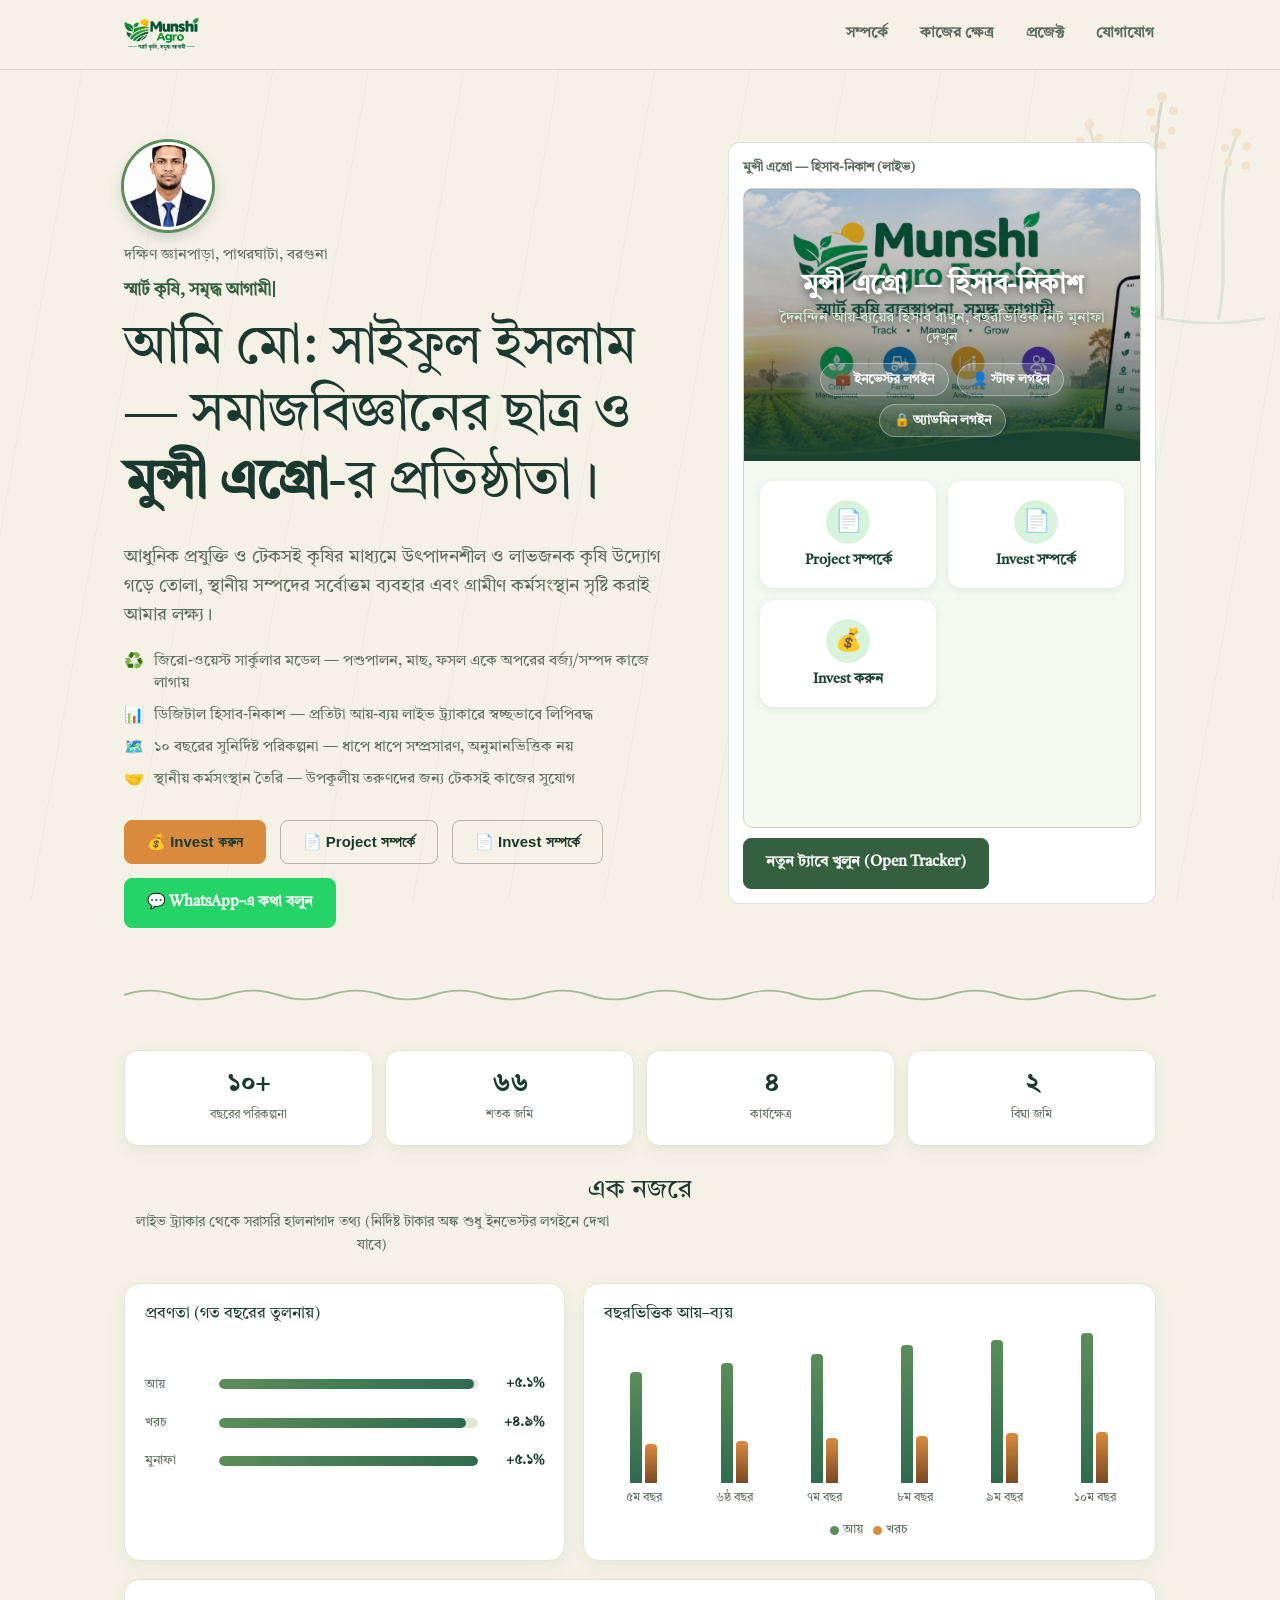
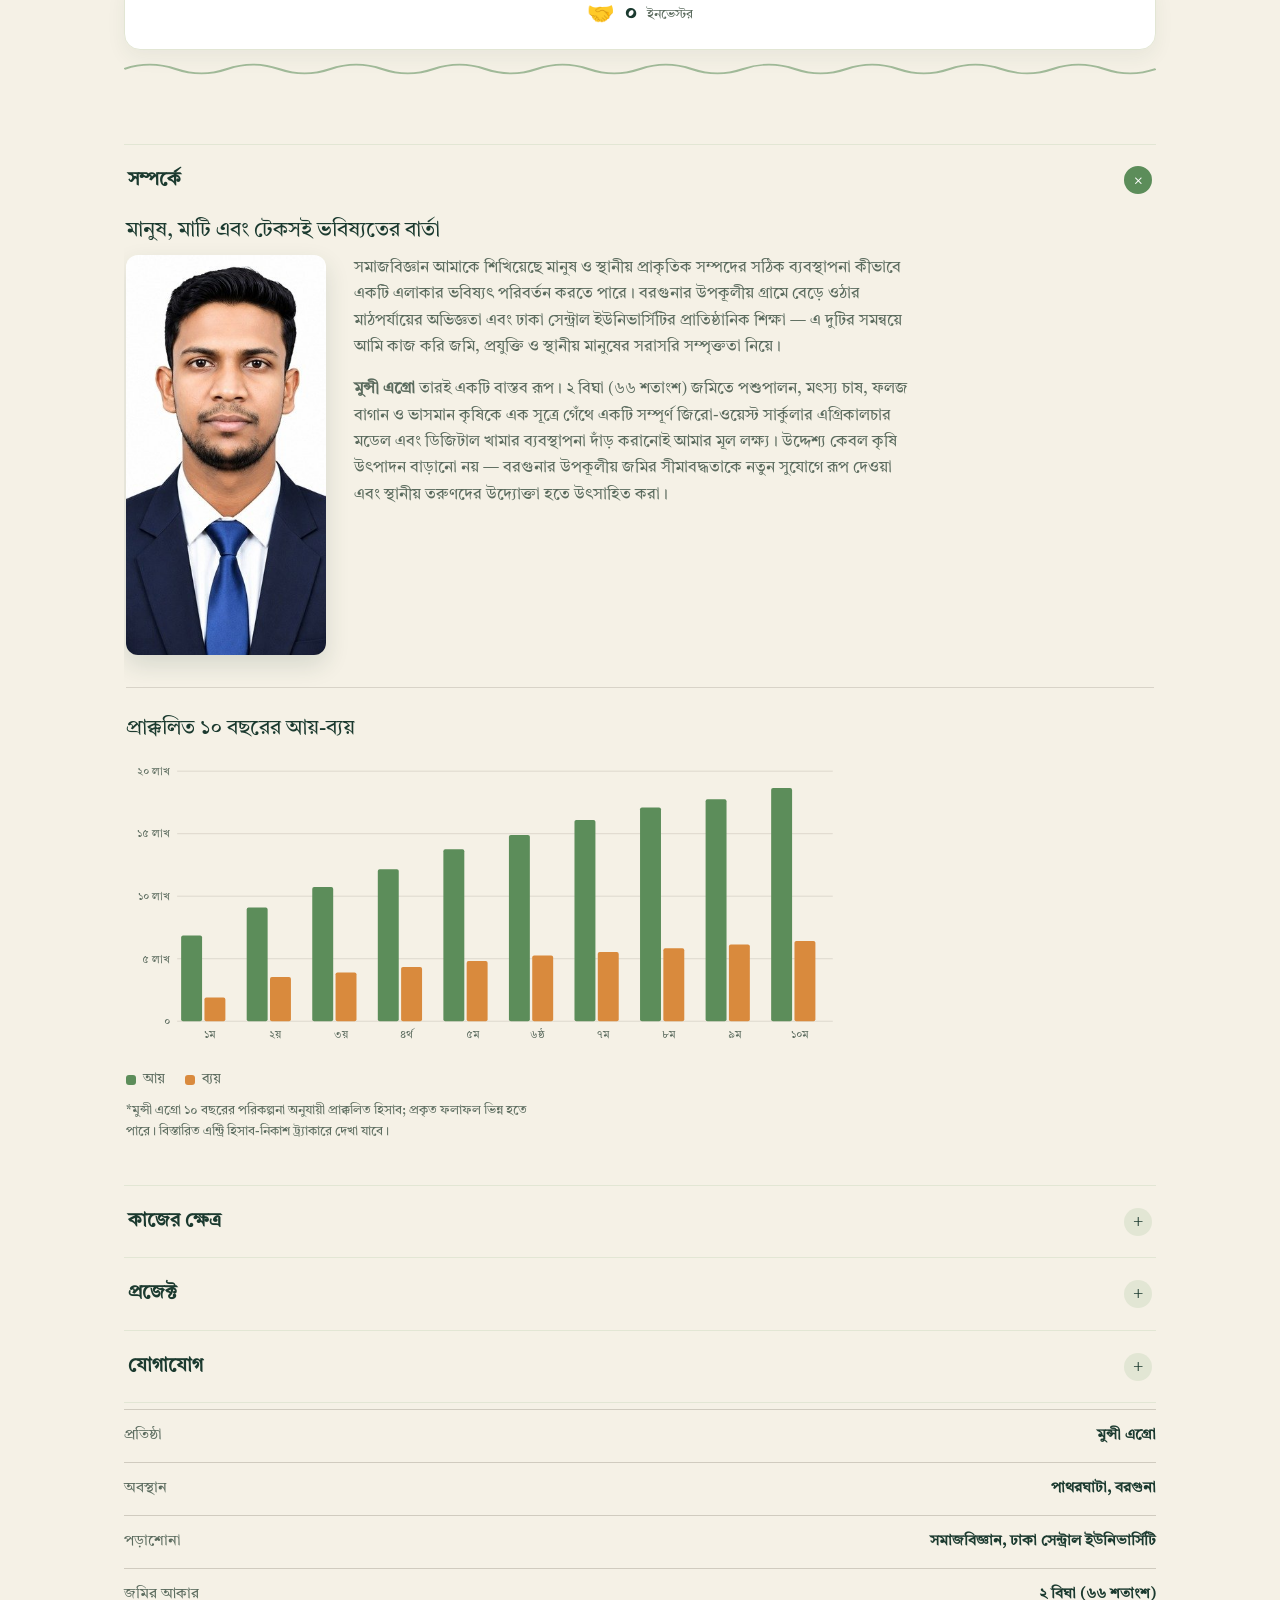
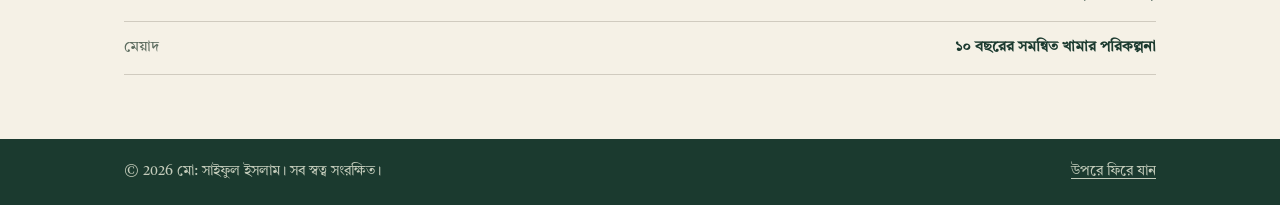
==== commit b384392d: "Add files via upload" ====
--- a/index.html
+++ b/index.html
@@ -181,39 +181,22 @@
       <h2 class="glance-title">এক নজরে</h2>
       <p class="glance-sub" id="glanceSub">লাইভ ট্র্যাকার থেকে সরাসরি হালনাগাদ তথ্য</p>
 
-      <div class="glance-kpis" id="glanceKpis">
-        <div class="glance-card">
-          <span class="glance-icon">📈</span>
-          <span class="glance-value" id="kpiIncome">—</span>
-          <span class="glance-label">আয়ের প্রবণতা (গত বছরের তুলনায়)</span>
-        </div>
-        <div class="glance-card">
-          <span class="glance-icon">📉</span>
-          <span class="glance-value" id="kpiExpense">—</span>
-          <span class="glance-label">খরচের প্রবণতা (গত বছরের তুলনায়)</span>
-        </div>
-        <div class="glance-card">
-          <span class="glance-icon">💰</span>
-          <span class="glance-value" id="kpiProfit">—</span>
-          <span class="glance-label">মুনাফার প্রবণতা (গত বছরের তুলনায়)</span>
-        </div>
-        <div class="glance-card">
-          <span class="glance-icon">🤝</span>
-          <span class="glance-value" id="kpiInvestors" data-target="0">০</span>
-          <span class="glance-label">ইনভেস্টর</span>
-        </div>
-      </div>
-
       <div class="glance-row2">
+        <div class="glance-chart-card">
+          <h3>প্রবণতা (গত বছরের তুলনায়)</h3>
+          <div class="trend-bars" id="trendBars"><div class="glance-loading">লোড হচ্ছে…</div></div>
+        </div>
         <div class="glance-chart-card">
           <h3>বছরভিত্তিক আয়–ব্যয়</h3>
           <div class="glance-chart" id="glanceChart"><div class="glance-loading">লোড হচ্ছে…</div></div>
           <div class="glance-legend"><span class="dot dot-income"></span> আয় &nbsp; <span class="dot dot-expense"></span> খরচ</div>
         </div>
-        <div class="glance-activity-card">
-          <h3>সাম্প্রতিক এন্ট্রি</h3>
-          <ul class="glance-activity" id="glanceActivity"><li class="glance-loading">লোড হচ্ছে…</li></ul>
-        </div>
+      </div>
+
+      <div class="glance-investors-strip">
+        <span class="glance-icon">🤝</span>
+        <span class="glance-value" id="kpiInvestors" data-target="0">০</span>
+        <span class="glance-label">ইনভেস্টর</span>
       </div>
     </div>
   </section>
--- a/style.css
+++ b/style.css
@@ -981,49 +981,20 @@
   font-size: 14px;
   margin: 0 0 26px;
 }
-.glance-kpis {
-  display: grid;
-  grid-template-columns: repeat(4, 1fr);
-  gap: 14px;
-  margin-bottom: 28px;
-}
-.glance-card {
-  display: flex;
-  flex-direction: column;
-  align-items: center;
-  text-align: center;
-  gap: 4px;
-  background: var(--white);
-  border: 1px solid var(--husk-deep);
-  border-radius: 16px;
-  padding: 20px 10px;
-  box-shadow: 0 8px 20px rgba(27, 67, 50, 0.06);
-}
-.glance-icon { font-size: 24px; margin-bottom: 2px; }
-.glance-value {
-  font-family: var(--serif);
-  font-size: 21px;
-  font-weight: 700;
-  color: var(--soil);
-  line-height: 1.2;
-}
-.glance-value.is-negative { color: var(--harvest-deep); }
-.glance-label { font-size: 12.5px; color: var(--ink-soft); line-height: 1.4; }
-
 .glance-row2 {
   display: grid;
-  grid-template-columns: 1.4fr 1fr;
+  grid-template-columns: 1fr 1.3fr;
   gap: 18px;
-  margin-bottom: 10px;
-}
-.glance-chart-card, .glance-activity-card {
+  margin-bottom: 18px;
+}
+.glance-chart-card {
   background: var(--white);
   border: 1px solid var(--husk-deep);
   border-radius: 16px;
   padding: 20px;
   box-shadow: 0 8px 20px rgba(27, 67, 50, 0.06);
 }
-.glance-chart-card h3, .glance-activity-card h3 {
+.glance-chart-card h3 {
   font-family: var(--serif);
   font-size: 16px;
   color: var(--soil);
@@ -1049,23 +1020,37 @@
 .dot-income { background: var(--paddy); }
 .dot-expense { background: var(--harvest); }
 
-.glance-activity { list-style: none; margin: 0; padding: 0; display: flex; flex-direction: column; gap: 11px; }
-.glance-activity li {
-  display: flex; justify-content: space-between; align-items: baseline; gap: 8px;
-  font-size: 13.5px; padding-bottom: 11px; border-bottom: 1px dashed var(--husk-deep);
-}
-.glance-activity li:last-child { border-bottom: none; padding-bottom: 0; }
-.glance-activity .ga-cat { color: var(--ink); }
-.glance-activity .ga-amt { font-weight: 700; white-space: nowrap; }
-.glance-activity .ga-amt.income { color: var(--paddy-deep); }
-.glance-activity .ga-amt.expense { color: var(--harvest-deep); }
+/* ---------- trend bars (income/expense/profit growth %) ---------- */
+.trend-bars { display: flex; flex-direction: column; gap: 16px; justify-content: center; height: 170px; }
+.trend-row { display: flex; align-items: center; gap: 10px; }
+.trend-label { width: 64px; flex-shrink: 0; font-size: 13px; color: var(--ink-soft); }
+.trend-track { flex: 1; height: 10px; background: var(--husk-deep); border-radius: 999px; overflow: hidden; position: relative; }
+.trend-fill { height: 100%; border-radius: 999px; width: 0%; transition: width 0.7s ease; }
+.trend-fill.positive { background: linear-gradient(90deg, var(--paddy), var(--soil-soft)); }
+.trend-fill.negative { background: linear-gradient(90deg, var(--harvest), var(--harvest-deep)); }
+.trend-value { width: 56px; flex-shrink: 0; text-align: right; font-weight: 700; font-size: 13.5px; color: var(--soil); }
+.trend-value.is-negative { color: var(--harvest-deep); }
+
+.glance-investors-strip {
+  display: flex;
+  align-items: center;
+  justify-content: center;
+  gap: 10px;
+  background: var(--white);
+  border: 1px solid var(--husk-deep);
+  border-radius: 16px;
+  padding: 16px;
+  box-shadow: 0 8px 20px rgba(27, 67, 50, 0.06);
+}
+.glance-investors-strip .glance-icon { font-size: 22px; }
+.glance-investors-strip .glance-value { font-family: var(--serif); font-size: 22px; font-weight: 700; color: var(--soil); }
+.glance-investors-strip .glance-label { font-size: 13px; color: var(--ink-soft); }
 
 @media (max-width: 900px) {
-  .glance-kpis { grid-template-columns: repeat(2, 1fr); }
   .glance-row2 { grid-template-columns: 1fr; }
 }
 @media (prefers-reduced-motion: reduce) {
-  .glance-bar { transition: none; }
+  .glance-bar, .trend-fill { transition: none; }
 }
 
 /* ---------- section divider (paddy row motif) ---------- */
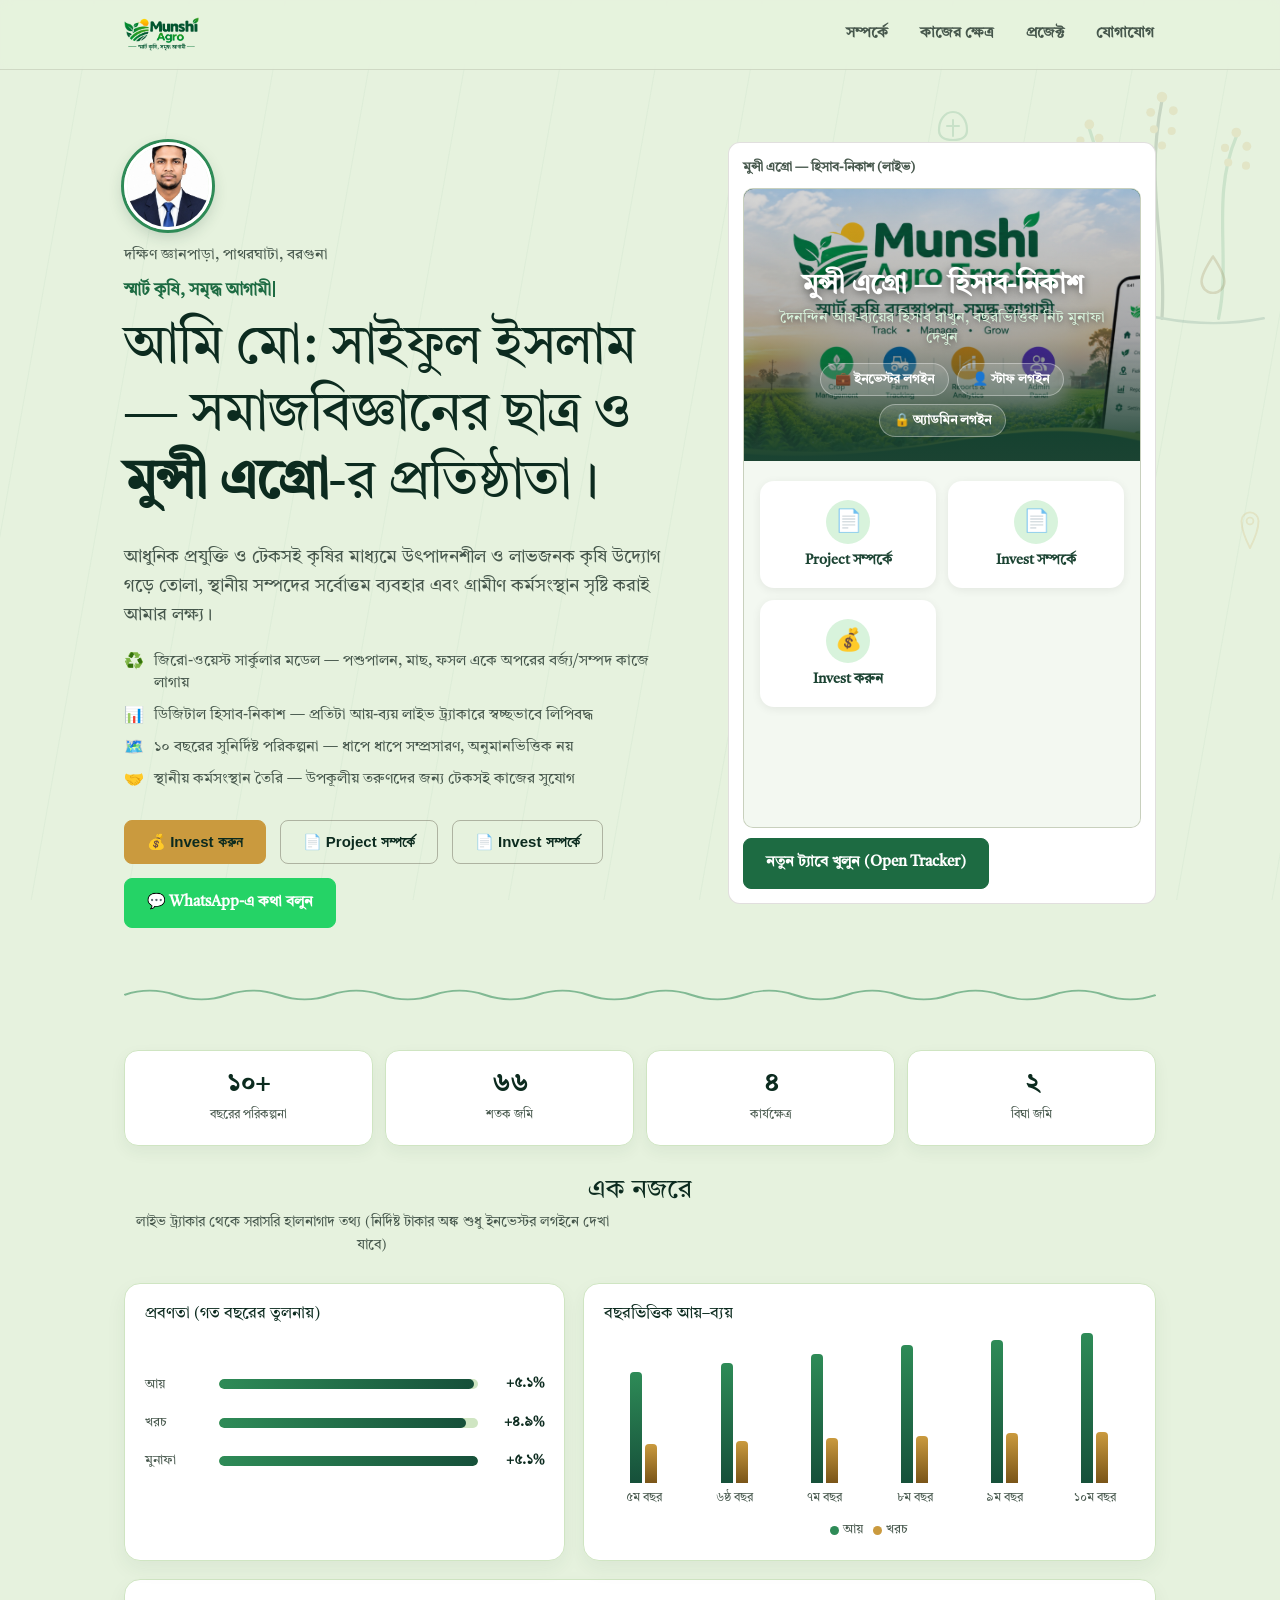
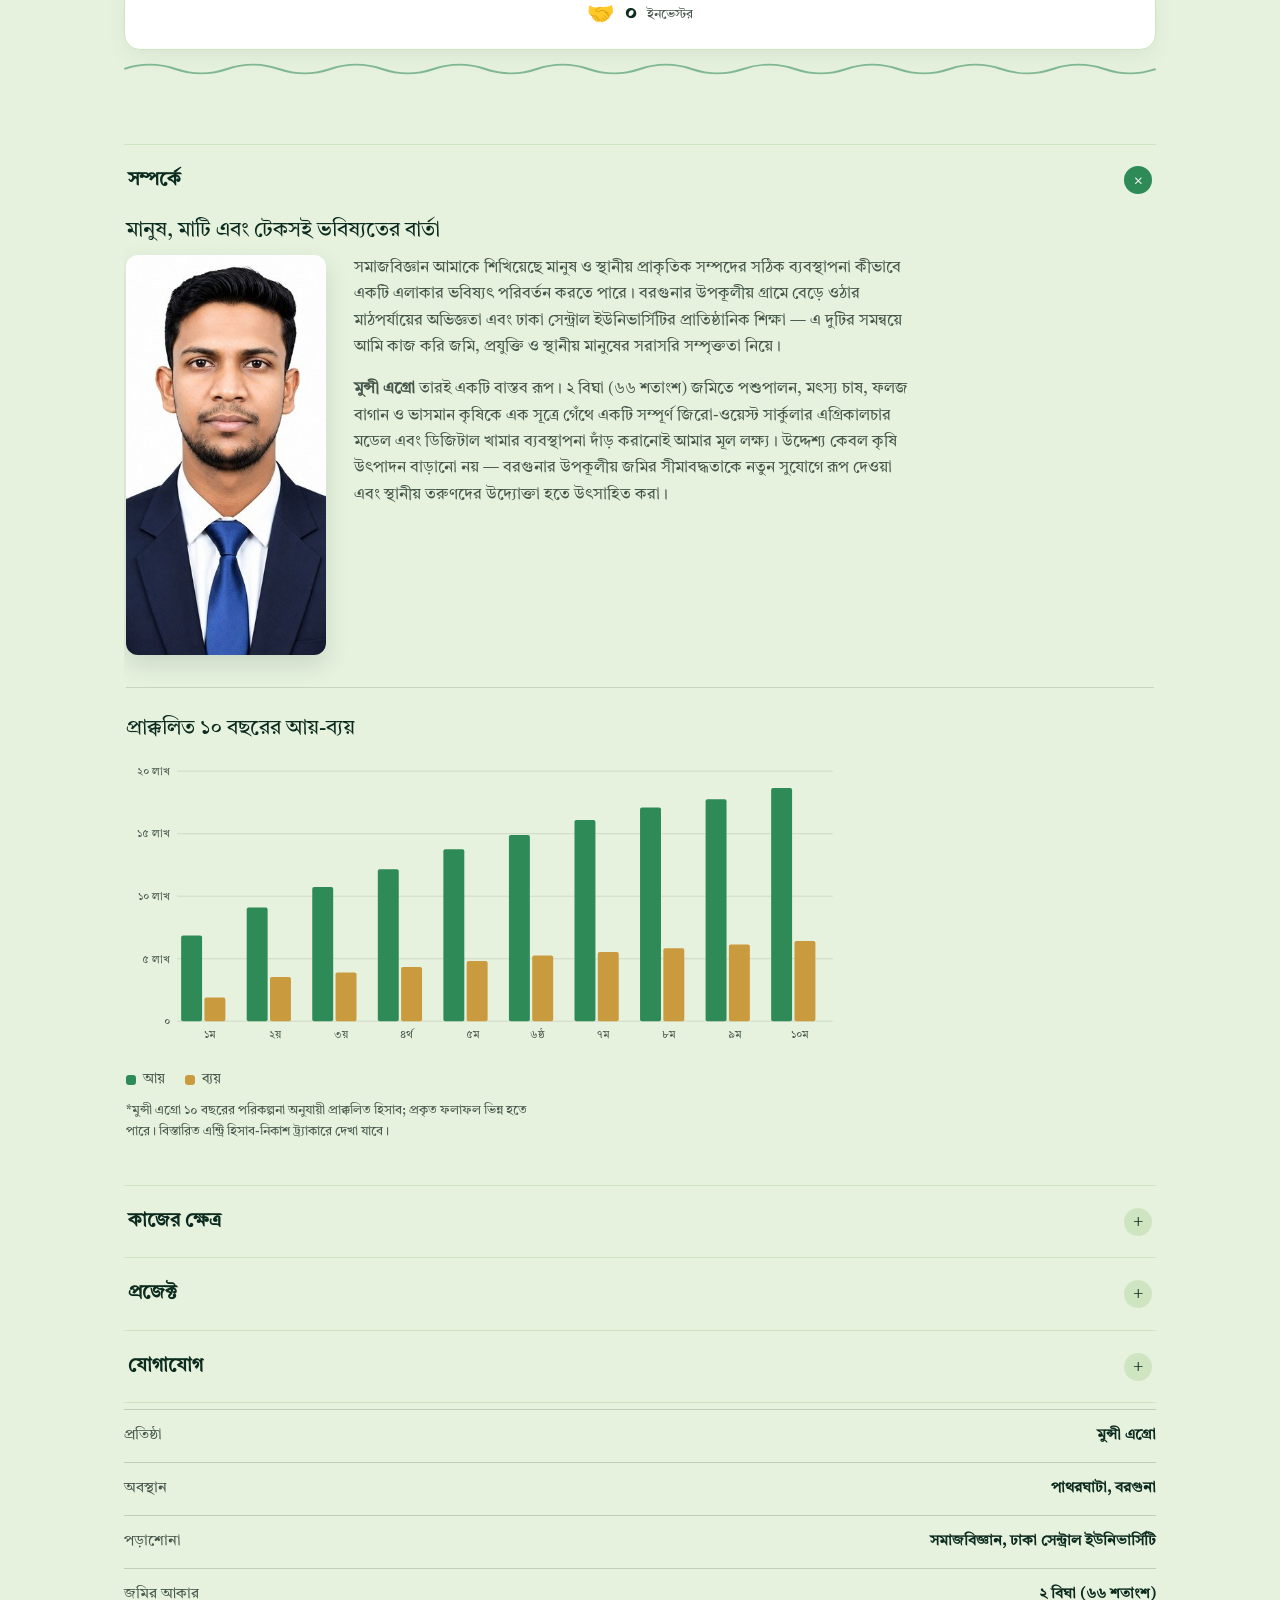
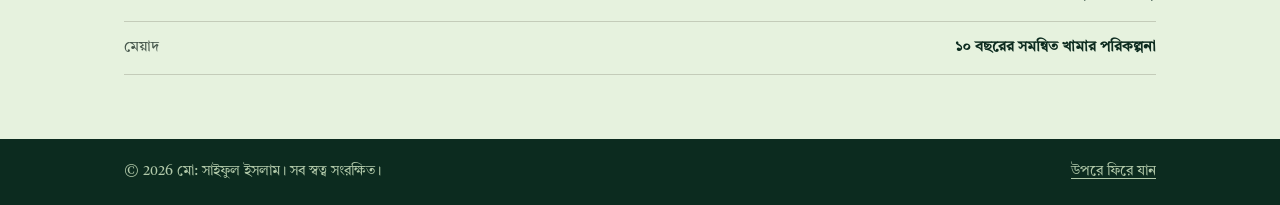
==== commit 37b0f3fe: "Add files via upload" ====
--- a/index.html
+++ b/index.html
@@ -108,6 +108,30 @@
         <path class="water-line" d="M4 300 Q 65 288 130 300 T 256 300" stroke-width="3" stroke-linecap="round"/>
       </svg>
     </div>
+
+    <div class="floating-icons" aria-hidden="true">
+      <svg class="float-icon fi-1" viewBox="0 0 40 40" fill="none" xmlns="http://www.w3.org/2000/svg">
+        <path d="M20 6C11 6 6 15 6 24c0 7 6 10 14 10s14-3 14-10C34 15 29 6 20 6Z" stroke-width="2.2" stroke-linejoin="round"/>
+        <path d="M20 14v16M14 20h12" stroke-width="2" stroke-linecap="round"/>
+      </svg>
+      <svg class="float-icon fi-2" viewBox="0 0 44 28" fill="none" xmlns="http://www.w3.org/2000/svg">
+        <path d="M4 14c6-9 22-9 28 0-6 9-22 9-28 0Z" stroke-width="2.2" stroke-linejoin="round"/>
+        <path d="M32 14l8-6v12l-8-6Z" stroke-width="2" stroke-linejoin="round"/>
+        <circle cx="12" cy="12" r="1.6" fill="currentColor" stroke="none"/>
+      </svg>
+      <svg class="float-icon fi-3" viewBox="0 0 28 36" fill="none" xmlns="http://www.w3.org/2000/svg">
+        <path d="M14 3C8 12 4 19 4 25a10 10 0 0 0 20 0c0-6-4-13-10-22Z" stroke-width="2.2" stroke-linejoin="round"/>
+      </svg>
+      <svg class="float-icon fi-4" viewBox="0 0 30 30" fill="none" xmlns="http://www.w3.org/2000/svg">
+        <ellipse cx="15" cy="17" rx="9" ry="11" stroke-width="2.2"/>
+        <path d="M15 6c3 2 4 5 4 5" stroke-width="1.8" stroke-linecap="round"/>
+      </svg>
+      <svg class="float-icon fi-5" viewBox="0 0 40 50" fill="none" xmlns="http://www.w3.org/2000/svg">
+        <path d="M20 46C12 30 10 20 10 14a10 10 0 0 1 20 0c0 6-2 16-10 32Z" stroke-width="2.2" stroke-linejoin="round"/>
+        <circle cx="20" cy="14" r="4" stroke-width="2"/>
+      </svg>
+    </div>
+
     <div class="wrap hero-grid">
       <div class="hero-copy">
         <img src="profile.jpg" alt="মো: সাইফুল ইসলাম" class="hero-avatar" width="88" height="88">
--- a/style.css
+++ b/style.css
@@ -4,19 +4,19 @@
    =========================================================== */
 
 :root {
-  /* ---- refined natural palette: deep forest, ripened paddy, wheat/harvest gold ---- */
-  --soil: #1B3A2F;
-  --soil-soft: #2F6B4F;
-  --paddy: #5C8D5A;
-  --paddy-deep: #35603F;
-  --water: #5E8B85;
-  --harvest: #D98A3D;
-  --harvest-deep: #7A4A24;
-  --harvest-soft: #F6E7C9;
-  --husk: #F5F1E6;
-  --husk-deep: #E2E6D4;
-  --ink: #23302A;
-  --ink-soft: #5B6B5E;
+  /* ---- refined natural palette, deepened: richer forest/paddy green, warmer sand (no pale ivory) ---- */
+  --soil: #0C2B1F;
+  --soil-soft: #16503A;
+  --paddy: #2E8B57;
+  --paddy-deep: #1D6B42;
+  --water: #1F5C56;
+  --harvest: #CA9A3E;
+  --harvest-deep: #7A5518;
+  --harvest-soft: #F4E8C8;
+  --husk: #E6F2DE;
+  --husk-deep: #CFE5C2;
+  --ink: #16241C;
+  --ink-soft: #46574C;
   --white: #FFFFFF;
 
   --serif: 'Tiro Bangla', 'Noto Serif Bengali', Georgia, serif;
@@ -109,7 +109,7 @@
   position: sticky;
   top: 0;
   z-index: 50;
-  background: rgba(245, 241, 230, 0.92);
+  background: rgba(230, 242, 222, 0.92);
   backdrop-filter: saturate(140%) blur(6px);
   border-bottom: 1px solid rgba(46, 33, 21, 0.12);
 }
@@ -232,6 +232,8 @@
 }
 
 .hero-grid {
+  position: relative;
+  z-index: 1;
   display: grid;
   grid-template-columns: 1.3fr 1fr;
   gap: 48px;
@@ -638,6 +640,43 @@
 .hero-decor .water-line { stroke: var(--water); }
 @media (max-width: 860px) {
   .hero-decor { display: none; }
+}
+
+/* ---------- floating farm-themed vector icons ---------- */
+.floating-icons {
+  position: absolute;
+  inset: 0;
+  pointer-events: none;
+  z-index: 0;
+  overflow: hidden;
+}
+.float-icon {
+  position: absolute;
+  stroke: currentColor;
+  fill: none;
+  opacity: 0.16;
+  animation: floatDrift 9s ease-in-out infinite;
+}
+/* leaf */
+.fi-1 { top: 4%; right: 24%; width: 40px; color: var(--paddy); animation-duration: 10s; }
+/* fish */
+.fi-2 { top: 86%; right: 30%; width: 52px; color: var(--water); animation-duration: 12s; animation-delay: -2s; }
+/* leaf (droplet-leaf) */
+.fi-3 { top: 20%; right: 4%; width: 32px; color: var(--harvest-deep); animation-duration: 8.5s; animation-delay: -4s; }
+/* egg */
+.fi-4 { top: 80%; right: 14%; width: 30px; color: var(--soil-soft); animation-duration: 11s; animation-delay: -1s; }
+/* chili / fruit drop */
+.fi-5 { top: 48%; right: 1%; width: 34px; color: var(--harvest); animation-duration: 9.5s; animation-delay: -5s; }
+
+@keyframes floatDrift {
+  0%, 100% { transform: translateY(0) rotate(0deg); }
+  50% { transform: translateY(-16px) rotate(6deg); }
+}
+@media (max-width: 860px) {
+  .floating-icons { display: none; }
+}
+@media (prefers-reduced-motion: reduce) {
+  .float-icon { animation: none; }
 }
 
 /* ---------- availability badge ---------- */
